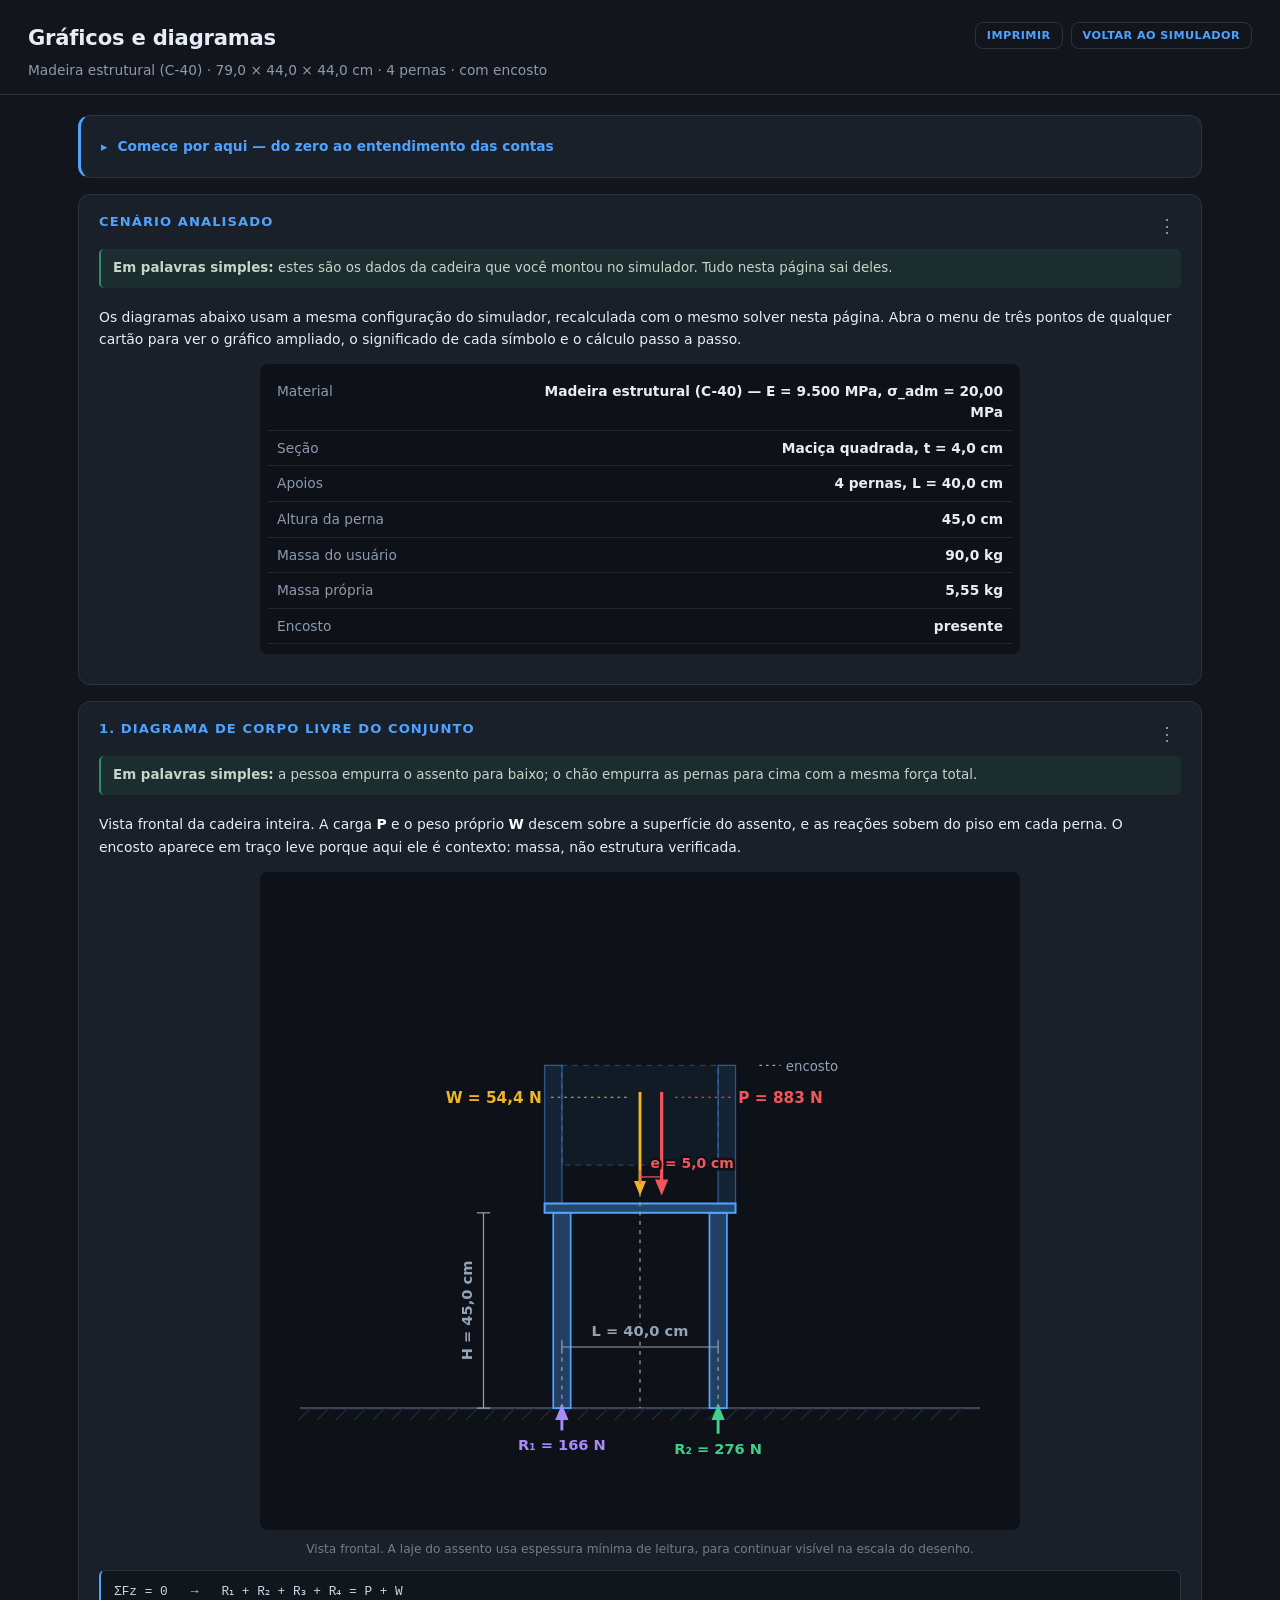
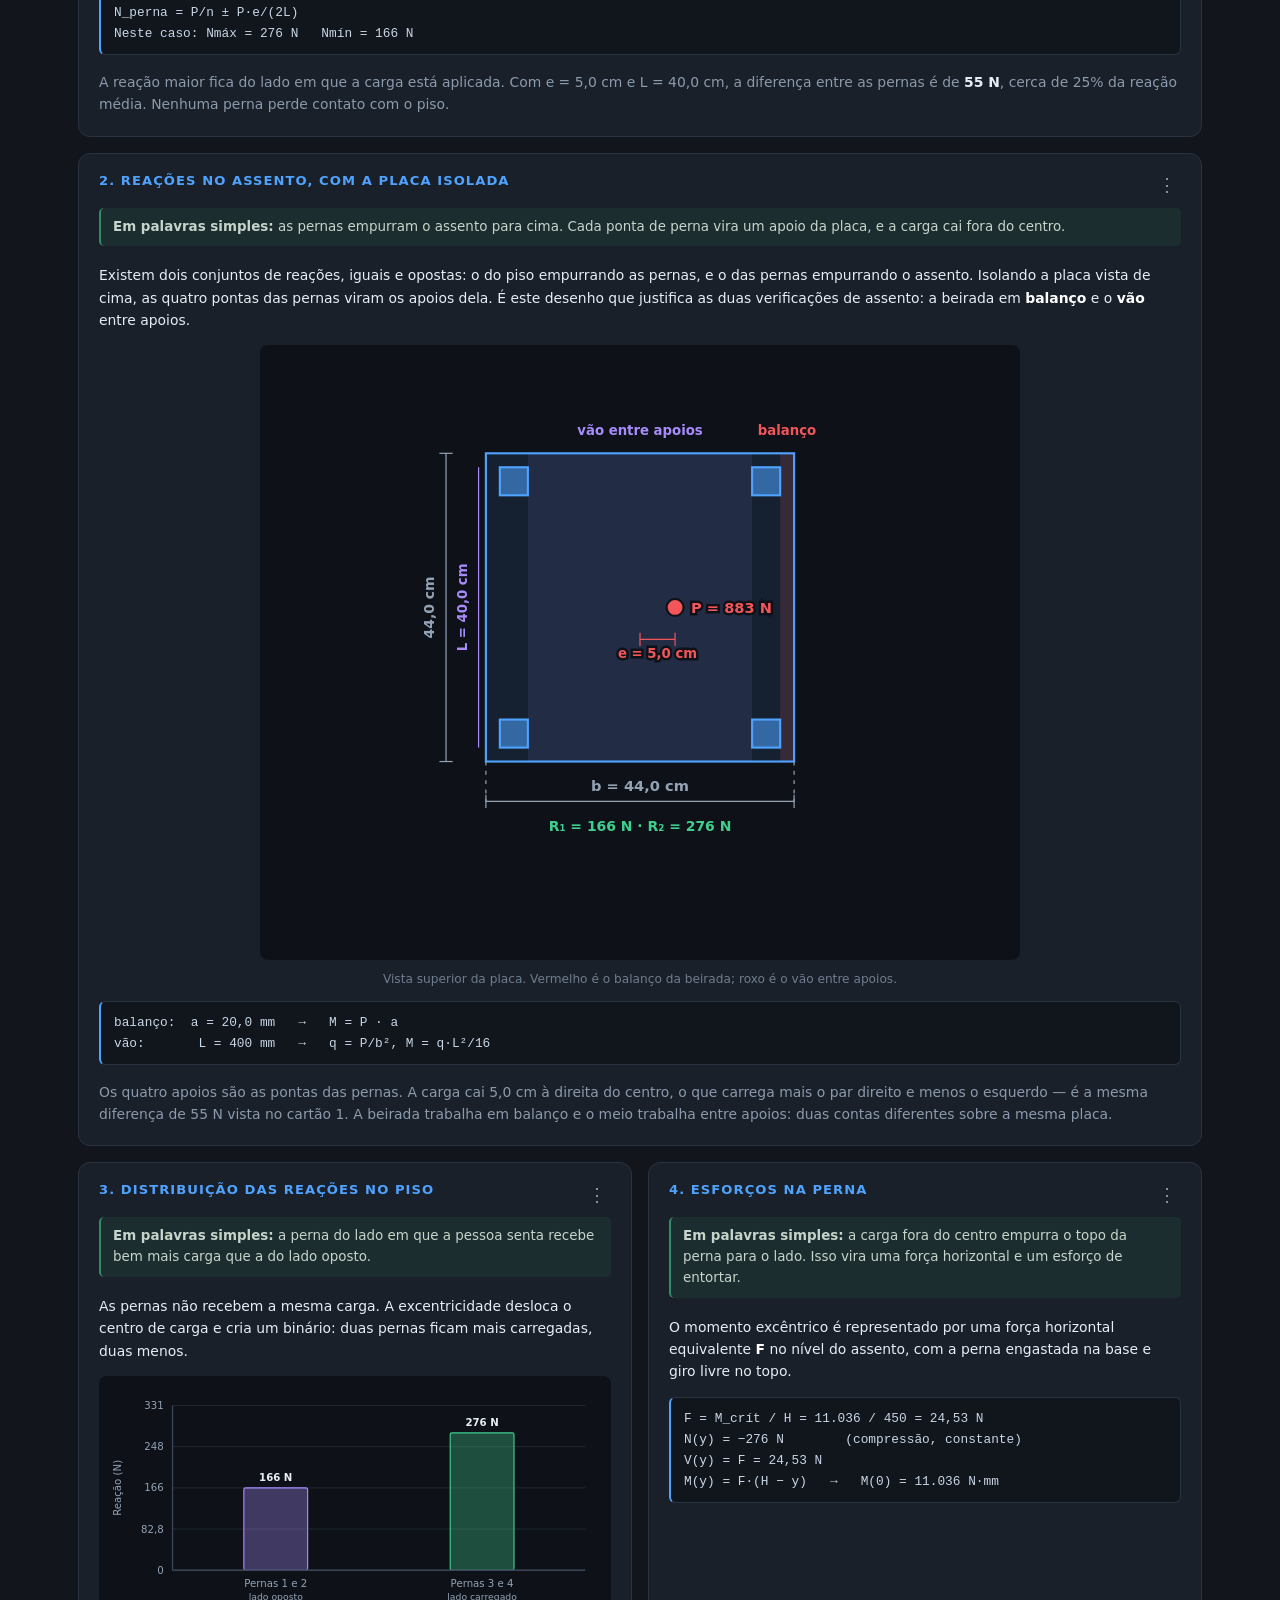
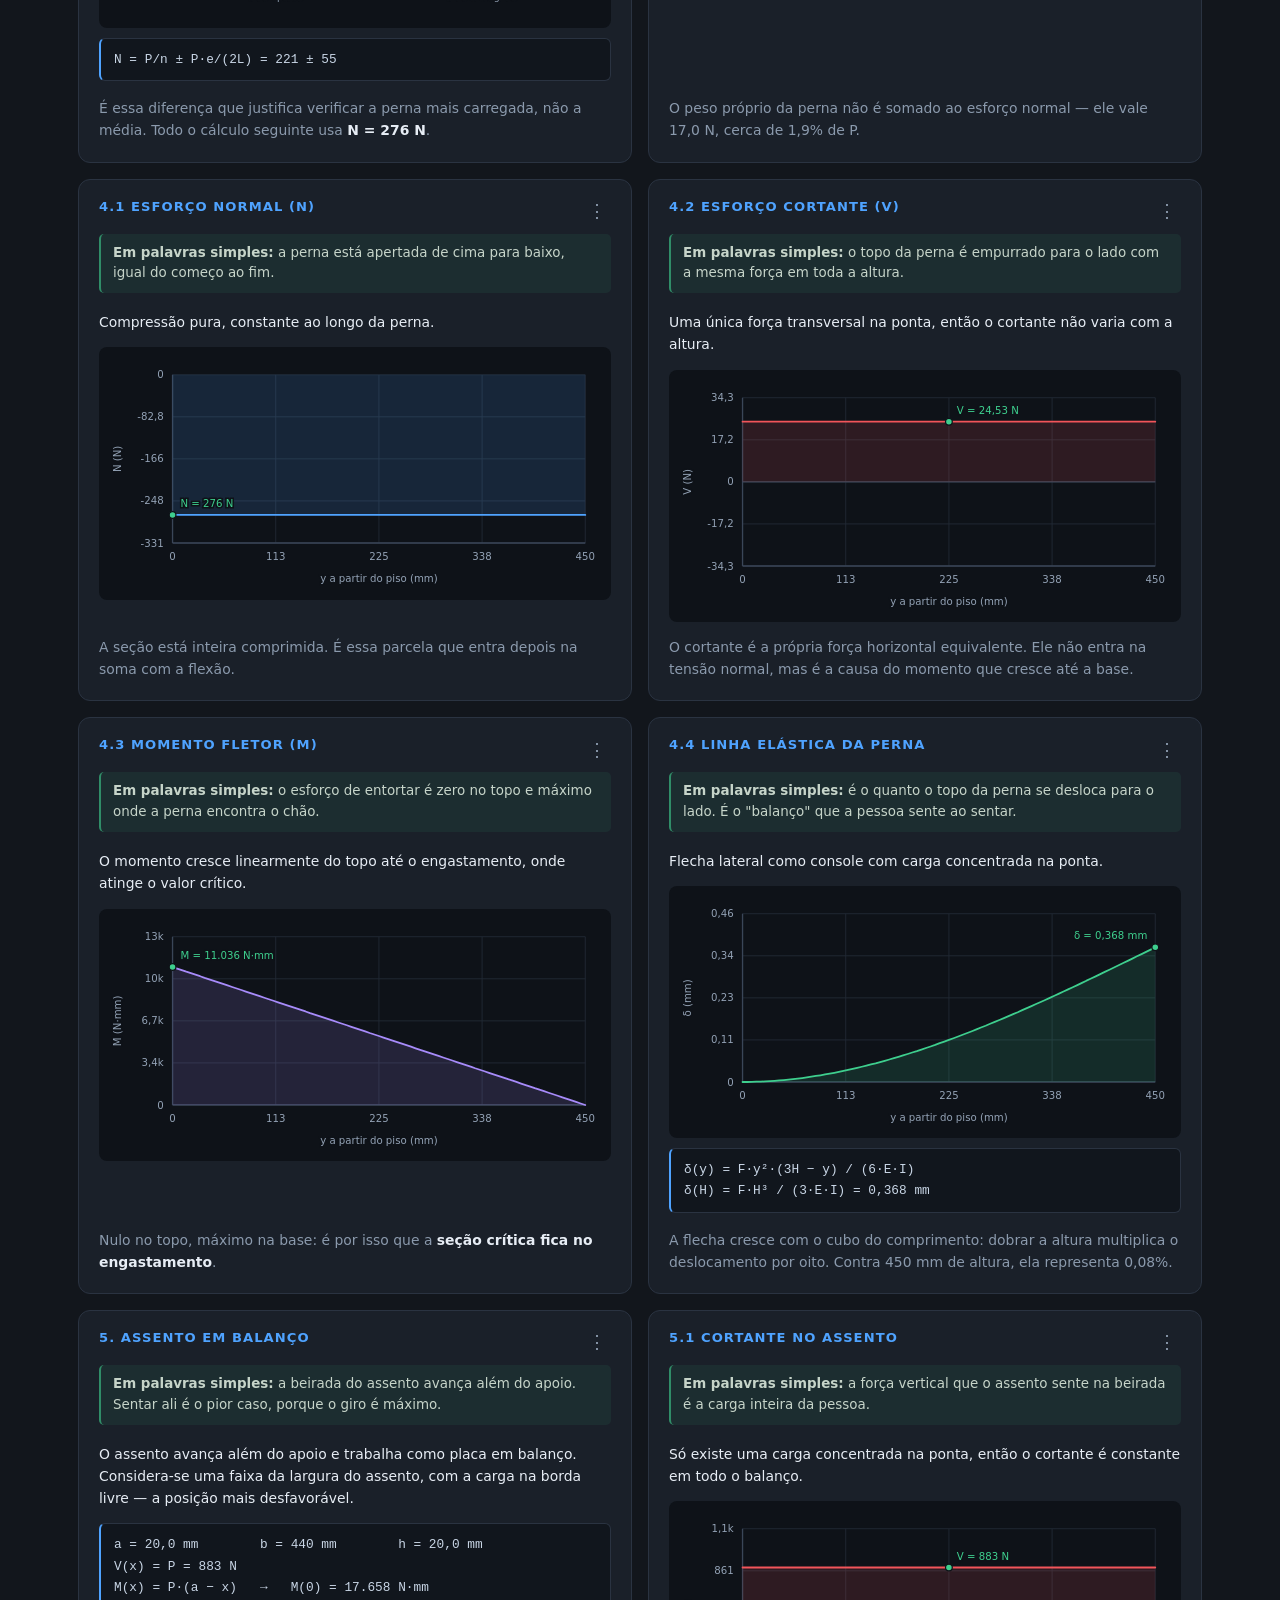
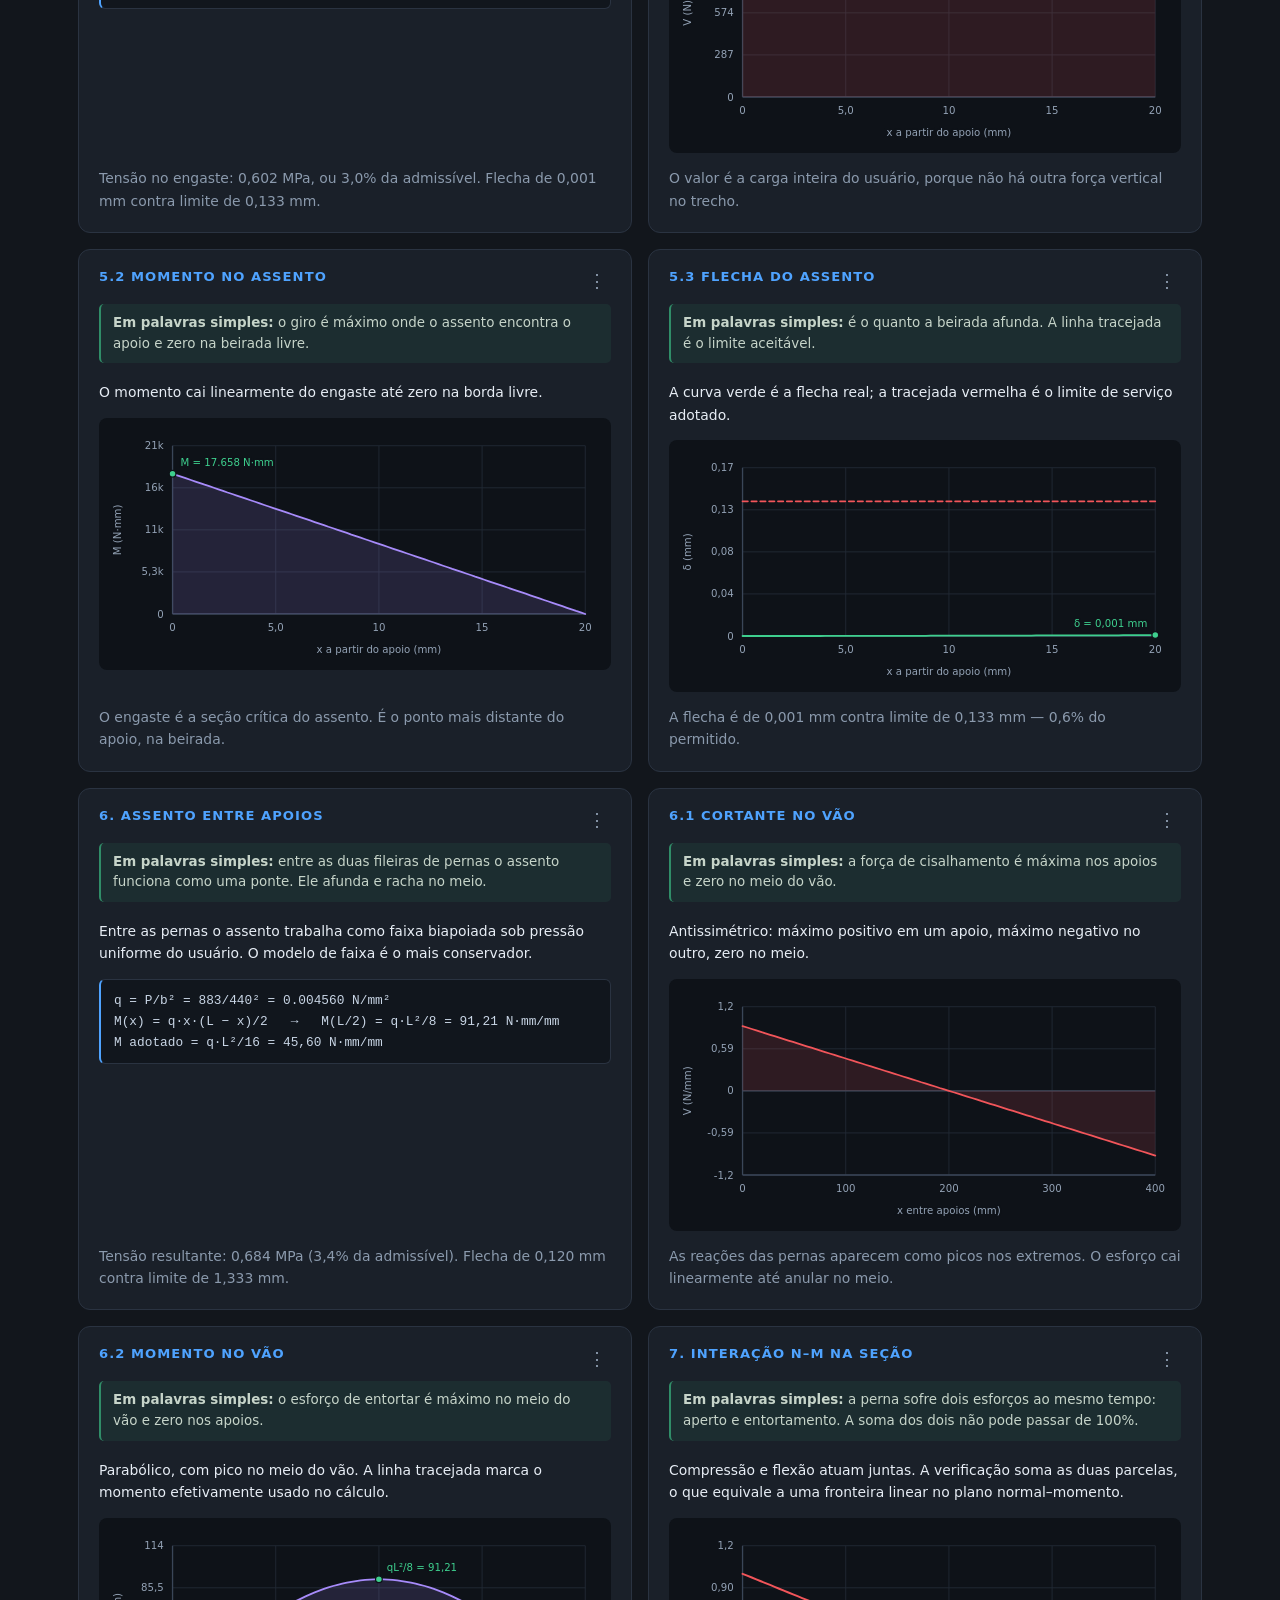
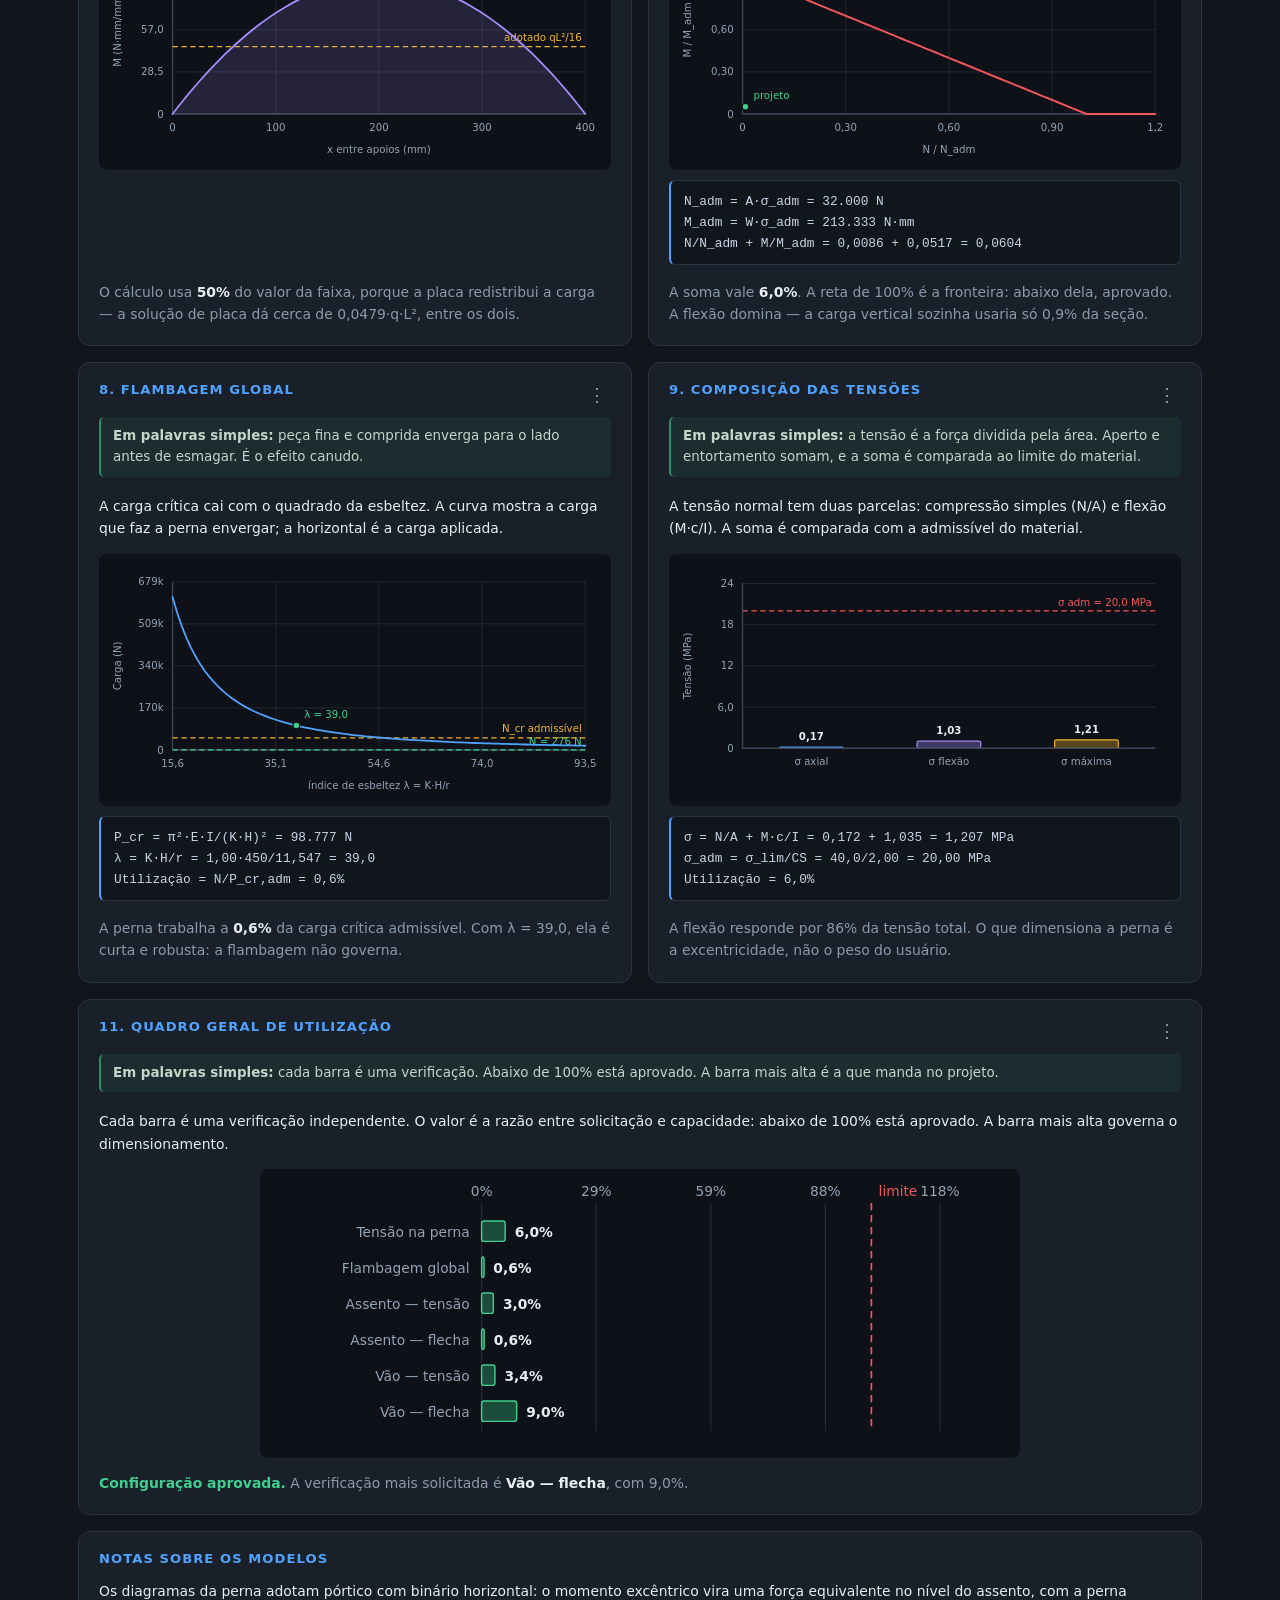
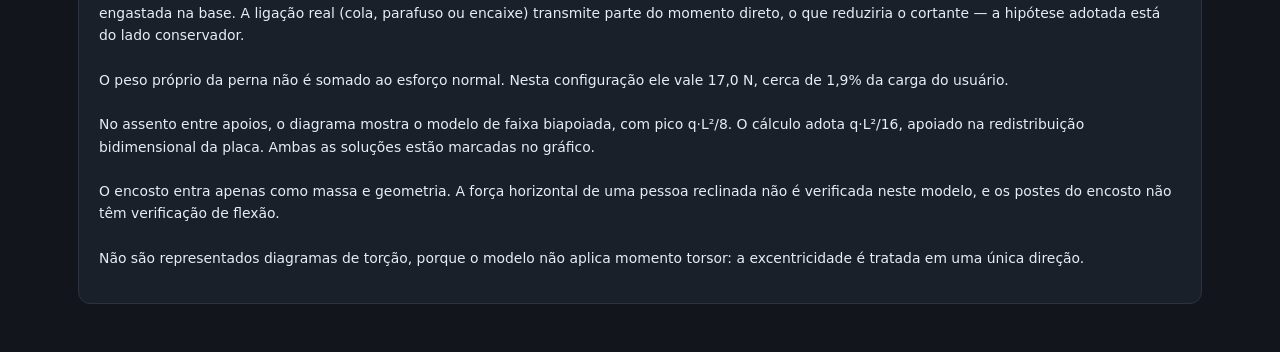
==== graficos.html @ efeaad06 "feat: DCL com geometria real, assento isolado e trilha para leigos" ====
<!DOCTYPE html>
<html lang="pt-BR">
<head>
  <meta charset="UTF-8">
  <meta name="viewport" content="width=device-width, initial-scale=1.0">
  <title>Apyca — Gráficos e diagramas</title>
  <link rel="stylesheet" href="css/style.css">
  <link rel="stylesheet" href="css/graficos.css">
</head>
<body class="pagina-graficos">

  <header class="graf-topo">
    <div>
      <h1>Gráficos e diagramas</h1>
      <p id="graf-sub" class="graf-sub"></p>
    </div>
    <div class="graf-acoes">
      <button type="button" class="botao botao--secundario botao--mini" id="graf-imprimir">Imprimir</button>
      <button type="button" class="botao botao--secundario botao--mini" id="graf-voltar">Voltar ao simulador</button>
    </div>
  </header>

  <main id="graf-conteudo" class="graf-conteudo"></main>

  <dialog id="graf-modal" class="graf-modal">
    <div class="graf-modal__barra">
      <strong id="graf-modal-titulo">Tema</strong>
      <button type="button" class="botao botao--secundario botao--mini" id="graf-modal-fechar">Fechar</button>
    </div>
    <div class="graf-modal__corpo" id="graf-modal-corpo"></div>
  </dialog>

  <div id="erro-global"></div>

  <script>
  (function(){
    var box = document.getElementById('erro-global');
    function show(m){ box.style.display='block'; box.textContent += m + '\n'; }
    window.addEventListener('error', function(e){
      show('ERRO: ' + (e.message || 'falha de carregamento') +
        (e.filename ? '\n  em ' + e.filename + ':' + e.lineno : ''));
    }, true);
    window.addEventListener('unhandledrejection', function(e){
      show('PROMISE: ' + (e.reason && e.reason.message ? e.reason.message : e.reason));
    });
  })();
  </script>

  <script type="module" src="js/graficos.js"></script>
</body>
</html>
---- css/style.css ----
:root{
  --fundo:#12161c; --painel:#1a2029; --borda:#2a3341; --texto:#e7edf5;
  --fraco:#8b9aad; --acento:#4fa3ff; --ok:#3ecf8e; --erro:#f2555a;
}
*{box-sizing:border-box}

/* ---------- Janela travada ----------
 * body ocupa exatamente a altura da viewport e nao rola. Cada painel
 * administra o proprio conteudo; o palco encolhe para caber.
 * A excecao fica no media query do fim, onde volta o fluxo normal. */
body{
  margin:0;
  background:var(--fundo);
  color:var(--texto);
  font-family:system-ui,-apple-system,"Segoe UI",Roboto,sans-serif;
  line-height:1.5;
  height:100vh;
  height:100dvh;
  overflow:hidden;
}

.layout{
  display:grid;
  grid-template-columns:280px 1fr 380px;
  gap:16px;
  padding:12px 24px;
  height:100%;
  align-items:stretch;
}

.painel{
  background:var(--painel);
  border:1px solid var(--borda);
  border-radius:12px;
  padding:16px;
  display:flex;
  flex-direction:column;
  min-height:0;
}
.painel h2{
  margin:0 0 14px;
  font-size:.75rem;
  text-transform:uppercase;
  letter-spacing:.09em;
  color:var(--fraco);
  font-weight:600;
  flex:0 0 auto;
}

/* ---------- Coluna de entradas ---------- */
.painel--entradas{
  overflow-y:auto;
  scrollbar-width:thin;
  scrollbar-color:var(--borda) transparent;
}
.painel--entradas form{min-height:0}

/* ---------- Entradas compactas ----------
   Espaçamento reduzido para os oito campos, o botão e o menu caberem
   no painel sem rolagem em telas de 768 px de altura. */
.painel--entradas{padding:14px 16px}
.painel--entradas h2{margin:0 0 10px}

.campo{margin-bottom:7px}
.campo label{
  margin-bottom:3px;
  font-size:.76rem;
  line-height:1.25;
}
.campo input,
.campo select{
  padding:6px 9px;
  font-size:.88rem;
}

/* ---------- Coluna da vista ---------- */
.painel--vista{overflow:hidden}

.topo-vista{
  display:flex;
  align-items:flex-start;
  justify-content:space-between;
  gap:16px;
  margin-bottom:12px;
  flex:0 0 auto;
}
.topo-vista h2{margin:0}

/* Identidade a direita do titulo: sai de baixo do desenho, onde
   empurrava o subtitulo para fora da tela. */
.identidade{
  text-align:right;
  line-height:1.12;
  flex:0 0 auto;
}
.identidade__nome{
  display:block;
  font-size:1.08rem;
  font-weight:700;
  letter-spacing:-.02em;
}
.identidade__subtitulo{
  display:block;
  margin-top:3px;
  font-size:.65rem;
  color:var(--fraco);
  letter-spacing:.01em;
}

/* ---------- Palco ----------
 * flex:1 com min-height:0 e o SVG em position:absolute fazem o desenho
 * letterboxar no espaco que sobrar. Nunca estoura a altura. */
.palco{
  position:relative;
  flex:1 1 auto;
  min-height:0;
  display:flex;
  align-items:center;
  justify-content:center;
  background:#0e1218;
  border-radius:8px;
  border:2px solid transparent;
  overflow:hidden;
  transition:border-color .25s ease, box-shadow .25s ease;
}
.palco svg{
  position:absolute;
  inset:0;
  display:block;
  width:100%;
  height:100%;
}
.palco__vazio{
  margin:0;
  padding:0 24px;
  max-width:34ch;
  text-align:center;
  font-size:.8rem;
  color:var(--fraco);
}

.palco--seguro{
  border-color:rgba(62,207,142,.85);
  box-shadow:0 0 0 1px rgba(62,207,142,.3),
             0 0 26px rgba(62,207,142,.18) inset;
}
.palco--risco{
  border-color:rgba(242,85,90,.9);
  box-shadow:0 0 0 1px rgba(242,85,90,.3),
             0 0 26px rgba(242,85,90,.18) inset;
}

/* ---------- Legenda de dimensões ----------
   Fica fora do palco porque a animação redesenha só o SVG durante a ruína.
   flex:0 0 auto garante que ela nunca seja comprimida: quem cede altura é
   o palco, que tem flex:1. nowrap + ellipsis evita que ela quebre em duas
   linhas em coluna estreita, o que roubaria altura do desenho. */
.legenda{
  flex:0 0 auto;
  margin:6px 0 0;
  text-align:center;
  font-size:.74rem;
  line-height:1.3;
  color:var(--fraco);
  font-variant-numeric:tabular-nums;
  white-space:nowrap;
  overflow:hidden;
  text-overflow:ellipsis;
}

/* ---------- Situacao em linguagem simples ---------- */
.situacao{
  flex:0 0 auto;
  margin:10px 0 0;
  padding:9px 12px;
  border-radius:8px;
  font-size:.78rem;
  line-height:1.4;
  text-align:center;
}
.situacao[hidden]{display:none}
.situacao--ok{
  background:rgba(62,207,142,.12);
  border:1px solid rgba(62,207,142,.4);
  color:var(--ok);
}
.situacao--risco{
  background:rgba(242,85,90,.12);
  border:1px solid rgba(242,85,90,.4);
  color:var(--erro);
}
.situacao--aviso{
  background:rgba(79,163,255,.12);
  border:1px solid rgba(79,163,255,.4);
  color:var(--acento);
}

/* ---------- Coluna de resultados ---------- */
.painel--resultados{overflow:hidden}

.painel__cabecalho{
  display:flex;
  align-items:center;
  justify-content:space-between;
  gap:12px;
  margin-bottom:14px;
  flex:0 0 auto;
}
.painel__cabecalho h2{margin:0}

.resultado{
  flex:1 1 auto;
  min-height:0;
  overflow-y:auto;
  overflow-x:hidden;
  padding-right:8px;
  scrollbar-gutter:stable;
  scrollbar-width:thin;
  scrollbar-color:var(--borda) transparent;
}
.resultado::-webkit-scrollbar{width:8px}
.resultado::-webkit-scrollbar-track{background:transparent}
.resultado::-webkit-scrollbar-thumb{background:var(--borda);border-radius:999px}
.resultado::-webkit-scrollbar-thumb:hover{background:#3a4658}

/* ---------- Gavetas ---------- */
.gaveta{border-bottom:1px solid rgba(42,51,65,.7)}

.gaveta__cabecalho{
  width:100%;
  display:flex;
  align-items:center;
  justify-content:space-between;
  gap:12px;
  padding:10px 2px;
  background:none;
  border:none;
  color:var(--acento);
  font-family:inherit;
  font-size:.72rem;
  font-weight:600;
  text-transform:uppercase;
  letter-spacing:.07em;
  text-align:left;
  cursor:pointer;
}
.gaveta__cabecalho:hover{color:#7dbcff}
.gaveta__cabecalho:focus-visible{
  outline:2px solid var(--acento);
  outline-offset:3px;
  border-radius:6px;
}

.gaveta__seta{
  flex:0 0 auto;
  width:0;
  height:0;
  border-left:5px solid transparent;
  border-right:5px solid transparent;
  border-top:6px solid currentColor;
  transition:transform .22s ease;
}
.gaveta.is-aberta .gaveta__seta{transform:rotate(180deg)}

.gaveta__corpo{padding-bottom:8px}
.gaveta__corpo[hidden]{display:none}

/* ---------- Linhas e veredito ---------- */
.linha{
  display:flex;
  justify-content:space-between;
  gap:14px;
  padding:6px 0;
  border-bottom:1px solid rgba(42,51,65,.6);
  font-size:.85rem;
}
.linha:last-child{border-bottom:none}
.rotulo{color:var(--fraco)}
.valor{font-variant-numeric:tabular-nums;font-weight:600;text-align:right}

.veredito{
  margin-top:12px;
  padding:11px 13px;
  border-radius:8px;
  font-size:.85rem;
  font-weight:600;
}
.veredito--ok{
  background:rgba(62,207,142,.12);
  border:1px solid rgba(62,207,142,.4);
  color:var(--ok);
}
.veredito--erro{
  background:rgba(242,85,90,.12);
  border:1px solid rgba(242,85,90,.4);
  color:var(--erro);
}
.veredito ul{margin:8px 0 0;padding-left:18px;font-weight:400}

.aviso-painel{
  margin:0;
  font-size:.82rem;
  color:var(--fraco);
  line-height:1.5;
}

/* ---------- Entradas ---------- */
.campo{margin-bottom:12px}
.campo[hidden]{display:none}
.campo label{display:block;font-size:.8rem;color:var(--fraco);margin-bottom:4px}
.campo input,.campo select{
  width:100%;
  padding:8px 10px;
  background:#11161d;
  border:1px solid var(--borda);
  border-radius:7px;
  color:var(--texto);
  font-size:.92rem;
  font-family:inherit;
}
.campo input::placeholder{color:#5b6675}
.campo input:focus,.campo select:focus{outline:none;border-color:var(--acento)}

.botao{
  width:100%;
  padding:10px;
  margin-top:4px;
  background:var(--acento);
  color:#08121f;
  border:none;
  border-radius:8px;
  font-size:.92rem;
  font-weight:650;
  cursor:pointer;
  font-family:inherit;
}
.botao:hover{filter:brightness(1.08)}
.botao--secundario{background:transparent;color:var(--acento);border:1px solid var(--borda)}
.botao--secundario:hover{background:rgba(79,163,255,.1);filter:none}
.botao--mini{
  width:auto;
  padding:6px 11px;
  margin:0;
  font-size:.7rem;
  letter-spacing:.04em;
  text-transform:uppercase;
}
.botao--acao{
  letter-spacing:.05em;
  text-transform:uppercase;
  font-size:.8rem;
}

/* ---------- Joinhas flutuantes ---------- */
.joinhas{
  position:fixed;
  inset:0;
  z-index:80;
  pointer-events:none;
  overflow:hidden;
}
.joinha{
  position:absolute;
  bottom:-14vh;
  line-height:1;
  opacity:0;
  will-change:transform,opacity;
  filter:drop-shadow(0 3px 8px rgba(0,0,0,.45));
  animation:joinha-sobe var(--dur,2200ms) cubic-bezier(.22,.68,.32,1)
            var(--atraso,0ms) forwards;
}
@keyframes joinha-sobe{
  0%{
    opacity:0;
    transform:translate3d(0,0,0) scale(.55) rotate(0deg);
  }
  14%{opacity:1}
  68%{
    opacity:1;
    transform:translate3d(calc(var(--deriva,0px) * .55),-72vh,0)
              scale(1) rotate(calc(var(--giro,0deg) * .5));
  }
  100%{
    opacity:0;
    transform:translate3d(var(--deriva,0px),-118vh,0)
              scale(1.06) rotate(var(--giro,0deg));
  }
}
@media(prefers-reduced-motion: reduce){
  .joinha{animation:none;opacity:0}
}

/* ---------- Faixa de erro ---------- */
#erro-global{
  display:none;
  position:fixed;
  left:16px;
  right:16px;
  bottom:16px;
  z-index:90;
  padding:14px 16px;
  border-radius:8px;
  background:rgba(242,85,90,.14);
  border:1px solid rgba(242,85,90,.5);
  color:#ffd7d8;
  font-family:ui-monospace,monospace;
  font-size:.82rem;
  white-space:pre-wrap;
}

/* ---------- Diálogo do memorial ---------- */
dialog.memorial{
  width:min(880px,94vw);
  max-height:88vh;
  padding:0;
  border:1px solid var(--borda);
  border-radius:12px;
  background:#fff;
  color:#111;
}
dialog.memorial::backdrop{background:rgba(0,0,0,.62)}

.memorial__barra{
  position:sticky;
  top:0;
  z-index:2;
  display:flex;
  align-items:center;
  justify-content:space-between;
  gap:12px;
  padding:12px 20px;
  background:var(--painel);
  color:var(--texto);
  border-bottom:1px solid var(--borda);
}
.memorial__barra strong{
  font-size:.78rem;
  text-transform:uppercase;
  letter-spacing:.08em;
}
.memorial__acoes{display:flex;gap:8px}
.memorial__acoes .botao{padding:7px 13px;font-size:.8rem;margin:0;width:auto}

.memorial__conteudo{
  padding:30px 38px 42px;
  overflow-y:auto;
  max-height:calc(88vh - 57px);
  scrollbar-gutter:stable;
}

/* ---------- Documento do memorial ---------- */
.memorial__conteudo h1{font-size:1.35rem;margin:0 0 4px;letter-spacing:-.01em}
.memorial__conteudo .mem-sub{
  color:#5a6472;
  font-size:.85rem;
  margin:0 0 24px;
  padding-bottom:12px;
  border-bottom:1px solid #cfd6e0;
}

.mem-figura{margin:0 auto 26px;text-align:center;break-inside:avoid}
/* ---------- Prancha do desenho técnico ----------
   O viewBox tem proporção alta (quatro vistas empilhadas), então a prancha
   usa largura maior que a figura isométrica e ganha sua própria página na
   impressão. */
.mem-figura--tecnico{max-width:none}

.mem-figura__prancha{
  display:block;
  width:100%;
  max-width:580px;
  margin:0 auto;
  line-height:0;
}
.mem-figura__prancha svg{display:block;width:100%;height:auto}
.mem-figura__palco{
  display:block;
  width:100%;
  max-width:360px;
  margin:0 auto;
  padding:0;
  border:none;
  background:transparent;
  line-height:0;
}
.mem-figura__palco svg{display:block;width:100%;height:auto}
.mem-figura__legenda{
  margin:8px 0 0;
  font-size:.76rem;
  color:#4a5460;
  line-height:1.4;
  font-variant-numeric:tabular-nums;
}
.mem-figura__legenda strong{color:#2a3440}
.mem-figura__eixos{color:#6b7480;font-size:.71rem}

.mem-sec{margin:0 0 24px}
.mem-sec h2{
  font-size:.8rem;
  text-transform:uppercase;
  letter-spacing:.06em;
  color:#1a4f8f;
  margin:0 0 10px;
  padding-bottom:5px;
  border-bottom:1px solid #cfd6e0;
}

.mem-tab{width:100%;border-collapse:collapse;font-size:.79rem}
.mem-tab caption{
  caption-side:top;
  text-align:left;
  font-weight:600;
  font-size:.76rem;
  color:#3a4450;
  padding-bottom:5px;
}
.mem-tab th,.mem-tab td{
  padding:5px 8px;
  border-bottom:1px solid #e3e8ee;
  text-align:left;
  vertical-align:top;
}
.mem-tab th{font-weight:500;color:#2a3440}
.mem-tab thead th{
  font-size:.7rem;
  text-transform:uppercase;
  letter-spacing:.04em;
  color:#5a6472;
  border-bottom:1px solid #cfd6e0;
}
.mem-tab .num{
  text-align:right;
  font-variant-numeric:tabular-nums;
  white-space:nowrap;
  font-weight:600;
}
.mem-tab .form{font-family:ui-monospace,monospace;font-size:.74rem;color:#2a3440}
.mem-tab .subst{font-family:ui-monospace,monospace;font-size:.71rem;color:#5a6472}
.mem-tab .un{color:#6b7480;font-size:.71rem;font-weight:400}

.mem-parecer{padding:11px 15px;border-radius:8px;font-size:.84rem;font-weight:600;margin:0}
.mem-parecer--ok{background:#e8f8f0;border:1px solid #a8dfc4;color:#1c7a52}
.mem-parecer--erro{background:#fdecec;border:1px solid #f3b8b8;color:#a02222}
.mem-parecer ul{margin:7px 0 0;padding-left:18px;font-weight:400}

.mem-notas{font-size:.77rem;color:#4a5460;margin:0;padding-left:18px}
.mem-notas li{margin-bottom:6px}
.mem-alerta{
  padding:12px 14px;
  background:#fdecec;
  border:1px solid #f3b8b8;
  color:#a02222;
  border-radius:8px;
  font-size:.84rem;
}

/* ---------- Telas estreitas ou baixas: volta o fluxo normal ---------- */
@media(max-width:1180px),(max-height:640px){
  body{
    height:auto;
    overflow-y:auto;
    scrollbar-gutter:stable;
  }
  .layout{
    grid-template-columns:1fr;
    height:auto;
    padding:12px 16px 20px;
  }
  .painel--entradas{overflow:visible}
  .palco{min-height:clamp(240px,52vh,420px)}
  .painel--resultados{height:auto}
  .resultado{overflow:visible;max-height:none;padding-right:0;scrollbar-gutter:auto}
  .topo-vista{flex-direction:column;gap:6px}
  .identidade{text-align:left}
}

/* ---------- Barra de ações: Animar + menu ----------
   O hambúrguer fica ao lado do botão, na mesma linha. Antes ele ocupava
   uma linha inteira e encostava na base do botão, dando impressão de
   sobreposição. */
.acoes-entrada{
  display:flex;
  align-items:stretch;
  gap:8px;
  margin-top:10px;
  padding-top:10px;
  border-top:1px solid rgba(42,51,65,.7);
  flex:0 0 auto;
}

.acoes-entrada .botao{
  width:auto;
  flex:1 1 auto;
  margin:0;
  padding:9px 12px;
}

.menu-lateral__botao{
  flex:0 0 auto;
  width:40px;
  display:flex;
  align-items:center;
  justify-content:center;
  padding:0;
  background:transparent;
  border:1px solid var(--borda);
  border-radius:8px;
  color:var(--fraco);
  cursor:pointer;
  transition:border-color .18s ease, color .18s ease;
}
.menu-lateral__botao:hover{
  border-color:var(--acento);
  color:var(--texto);
}
.menu-lateral__botao:focus-visible{
  outline:2px solid var(--acento);
  outline-offset:2px;
}

.menu-lateral__icone{
  display:flex;
  flex-direction:column;
  gap:3px;
}
.menu-lateral__icone i{
  display:block;
  width:14px;
  height:2px;
  background:currentColor;
  border-radius:1px;
  transition:transform .2s ease, opacity .2s ease;
}
.menu-lateral__botao[aria-expanded="true"] .menu-lateral__icone i:nth-child(1){
  transform:translateY(5px) rotate(45deg);
}
.menu-lateral__botao[aria-expanded="true"] .menu-lateral__icone i:nth-child(2){
  opacity:0;
}
.menu-lateral__botao[aria-expanded="true"] .menu-lateral__icone i:nth-child(3){
  transform:translateY(-5px) rotate(-45deg);
}

.menu-lateral__painel{
  margin-top:8px;
  padding:4px;
  background:#11161d;
  border:1px solid var(--borda);
  border-radius:8px;
  flex:0 0 auto;
}
.menu-lateral__painel[hidden]{display:none}

.menu-lateral__item{
  width:100%;
  display:flex;
  align-items:center;
  justify-content:space-between;
  gap:10px;
  padding:9px 10px;
  background:transparent;
  border:none;
  border-radius:6px;
  color:var(--acento);
  font-family:inherit;
  font-size:.82rem;
  font-weight:600;
  text-align:left;
  cursor:pointer;
}
.menu-lateral__item:hover{background:rgba(79,163,255,.12)}
.menu-lateral__item:focus-visible{
  outline:2px solid var(--acento);
  outline-offset:-2px;
}

.menu-lateral__dica{
  font-size:.66rem;
  font-weight:400;
  color:var(--fraco);
  text-transform:uppercase;
  letter-spacing:.04em;
}

/* ---------- Impressão ---------- */
@media print{
  @page{size:A4;margin:18mm}

  body{background:#fff;color:#000;height:auto;overflow:visible}
  body > *:not(dialog.memorial){display:none !important}

  .joinhas{display:none !important}

  dialog.memorial{
    position:static;
    width:auto;
    max-width:none;
    max-height:none;
    margin:0;
    padding:0;
    border:none;
    border-radius:0;
    box-shadow:none;
    background:#fff;
    color:#000;
  }
  dialog.memorial::backdrop{display:none}

  .memorial__barra{display:none !important}
  .memorial__conteudo{max-height:none;overflow:visible;padding:0;scrollbar-gutter:auto}

  .mem-figura__palco{max-width:76mm}
  .mem-figura__prancha{max-width:150mm}
  .mem-sec{break-inside:avoid}
  .mem-tab{font-size:.75rem}
  .mem-tab thead{display:table-header-group}
}
---- css/graficos.css ----
body.pagina-graficos{
  height:auto; min-height:100vh; overflow-y:auto; scrollbar-gutter:stable;
}

.graf-topo{
  display:flex; align-items:flex-start; justify-content:space-between;
  gap:20px; flex-wrap:wrap; padding:22px 28px 14px;
  border-bottom:1px solid var(--borda);
}
.graf-topo h1{margin:0; font-size:1.32rem; letter-spacing:-.01em}
.graf-sub{margin:6px 0 0; font-size:.86rem; color:var(--fraco); font-variant-numeric:tabular-nums}
.graf-acoes{display:flex; gap:8px}

.graf-conteudo{
  display:grid; grid-template-columns:repeat(auto-fill,minmax(400px,1fr));
  gap:16px; max-width:1180px; margin:0 auto; padding:20px 28px 48px;
  align-items:stretch;
}
@media(max-width:900px){
  .graf-conteudo{grid-template-columns:1fr; padding:16px 16px 36px}
  .graf-topo{padding:16px 16px 12px}
}

/* Trilha para leigos — recolhida por padrão */
.graf-intro{
  grid-column:1 / -1; background:var(--painel);
  border:1px solid var(--borda); border-left:3px solid var(--acento);
  border-radius:12px; padding:6px 20px;
}
.graf-intro[open]{padding-bottom:20px}
.graf-intro summary{
  padding:14px 0; font-size:.86rem; font-weight:600; color:var(--acento);
  cursor:pointer; list-style:none; display:flex; align-items:center; gap:10px;
}
.graf-intro summary::-webkit-details-marker{display:none}
.graf-intro summary::before{content:"▸"; font-size:.8rem; transition:transform .18s}
.graf-intro[open] summary::before{transform:rotate(90deg)}
.graf-intro summary:focus-visible{outline:2px solid var(--acento); outline-offset:3px; border-radius:6px}

.graf-intro__lead{margin:0 0 16px; font-size:.87rem; line-height:1.6; color:var(--fraco)}
.graf-intro__lista{
  margin:0; padding:0; list-style:none; counter-reset:passo;
  display:grid; grid-template-columns:repeat(auto-fill,minmax(330px,1fr)); gap:14px;
}
@media(max-width:760px){ .graf-intro__lista{grid-template-columns:1fr} }
.graf-intro__lista li{
  counter-increment:passo; position:relative;
  padding:12px 14px 14px 44px; background:#11161d;
  border:1px solid var(--borda); border-radius:8px;
}
.graf-intro__lista li::before{
  content:counter(passo); position:absolute; left:13px; top:12px;
  width:22px; height:22px; display:flex; align-items:center; justify-content:center;
  background:rgba(79,163,255,.14); border:1px solid rgba(79,163,255,.4);
  border-radius:50%; font-size:.7rem; font-weight:700; color:var(--acento);
}
.graf-intro__tit{display:block; font-size:.86rem; font-weight:700; color:var(--texto); margin-bottom:6px; line-height:1.35}
.graf-intro__ideia{margin:0 0 6px; font-size:.82rem; line-height:1.55; color:var(--texto)}
.graf-intro__analogia{margin:0 0 6px; font-size:.8rem; line-height:1.5; color:var(--fraco)}
.graf-intro__analogia strong{color:#b9c6d8}
.graf-intro__onde{margin:0 0 8px; font-size:.72rem; text-transform:uppercase; letter-spacing:.04em; color:#6f7d90}
.graf-intro__lista code{
  display:block; padding:6px 9px; background:#0e1218; border-radius:5px;
  font-family:ui-monospace,SFMono-Regular,Menlo,monospace;
  font-size:.75rem; color:#8fd0a8; overflow-x:auto;
}

/* Cartões */
.graf-card{
  position:relative; background:var(--painel); border:1px solid var(--borda);
  border-radius:12px; padding:18px 20px 20px; min-width:0;
  display:flex; flex-direction:column;
}
.graf-card--largo{grid-column:1 / -1}
.graf-card__topo{display:flex; align-items:flex-start; justify-content:space-between; gap:10px; margin-bottom:6px}
.graf-card h2{margin:0; font-size:.82rem; text-transform:uppercase; letter-spacing:.08em;
  color:var(--acento); font-weight:600; line-height:1.35}

.graf-simples{
  margin:2px 0 12px; padding:9px 12px;
  background:rgba(62,207,142,.08); border-left:2px solid rgba(62,207,142,.6);
  border-radius:5px; font-size:.84rem; line-height:1.55; color:#c6d4c9;
}
.graf-simples strong{color:var(--verde)}

/* Menu de três pontos */
.graf-menu{position:relative; flex:0 0 auto}
.graf-menu__botao{
  width:28px; height:28px; display:flex; align-items:center; justify-content:center;
  padding:0; background:transparent; border:1px solid transparent; border-radius:6px;
  color:var(--fraco); font-size:1.1rem; line-height:1; cursor:pointer;
  transition:border-color .18s, color .18s, background .18s;
}
.graf-menu__botao:hover{background:#11161d; border-color:var(--borda); color:var(--texto)}
.graf-menu__botao[aria-expanded="true"]{background:#11161d; border-color:var(--acento); color:var(--acento)}
.graf-menu__botao:focus-visible{outline:2px solid var(--acento); outline-offset:2px}
.graf-menu__lista{
  position:absolute; right:0; top:calc(100% + 4px); z-index:20; min-width:176px;
  padding:4px; background:#11161d; border:1px solid var(--borda);
  border-radius:8px; box-shadow:0 12px 28px rgba(0,0,0,.45);
}
.graf-menu__lista[hidden]{display:none}
.graf-menu__item{
  width:100%; display:block; padding:8px 10px; background:transparent;
  border:none; border-radius:6px; color:var(--acento); font-family:inherit;
  font-size:.82rem; font-weight:600; text-align:left; cursor:pointer; white-space:nowrap;
}
.graf-menu__item:hover{background:rgba(79,163,255,.12)}

.graf-cenario{margin:6px 0 14px; font-size:.87rem; line-height:1.6; color:var(--texto)}
.graf-cenario strong{color:#fff}

.graf-figura{margin:0 0 10px; background:#0e1218; border-radius:8px; padding:10px 8px; overflow:hidden}
.graf-figura svg{display:block; width:100%; height:auto}
.graf-card--largo .graf-figura{max-width:760px; margin-left:auto; margin-right:auto; width:100%}

.graf-nota-figura{margin:0 0 12px; font-size:.76rem; line-height:1.5; color:#6f7d90; text-align:center}

.graf-formula{
  margin:0 0 12px; padding:10px 13px; background:#11161d;
  border:1px solid var(--borda); border-left:2px solid var(--acento);
  border-radius:6px; font-family:ui-monospace,SFMono-Regular,Menlo,monospace;
  font-size:.8rem; line-height:1.65; color:#c9d6e6; white-space:pre-wrap; overflow-x:auto;
}

.graf-leitura{margin:auto 0 0; padding-top:4px; font-size:.87rem; line-height:1.6; color:var(--fraco)}
.graf-leitura strong{color:var(--texto)}
.graf-ok{color:var(--ok); font-weight:600}
.graf-ruim{color:var(--erro); font-weight:600}

.graf-tabela{width:100%; border-collapse:collapse; font-size:.86rem}
.graf-tabela th,.graf-tabela td{padding:7px 9px; border-bottom:1px solid rgba(42,51,65,.7); text-align:left; vertical-align:top}
.graf-tabela th{color:var(--fraco); font-weight:500; white-space:nowrap; width:34%}
.graf-tabela td{text-align:right; font-variant-numeric:tabular-nums; font-weight:600}

/* Modal */
dialog.graf-modal{
  width:min(940px,94vw); max-height:88vh; padding:0;
  border:1px solid var(--borda); border-radius:12px;
  background:var(--painel); color:var(--texto);
}
dialog.graf-modal::backdrop{background:rgba(0,0,0,.68)}
.graf-modal__barra{
  position:sticky; top:0; z-index:2; display:flex; align-items:center;
  justify-content:space-between; gap:14px; padding:14px 22px;
  background:#11161d; border-bottom:1px solid var(--borda);
}
.graf-modal__barra strong{font-size:.8rem; text-transform:uppercase; letter-spacing:.08em; color:var(--acento)}
.graf-modal__corpo{padding:20px 22px 28px; overflow-y:auto; max-height:calc(88vh - 62px); scrollbar-gutter:stable}
.graf-modal__sub{margin:22px 0 8px; font-size:.74rem; text-transform:uppercase;
  letter-spacing:.07em; color:var(--fraco); font-weight:600}
.graf-figura--ampla{max-width:100%; padding:14px 10px}

.graf-simbolos{width:100%; border-collapse:collapse; font-size:.82rem}
.graf-simbolos thead th{padding:6px 8px; text-align:left; font-size:.68rem;
  text-transform:uppercase; letter-spacing:.05em; color:var(--fraco);
  font-weight:600; border-bottom:1px solid var(--borda)}
.graf-simbolos td{padding:6px 8px; border-bottom:1px solid rgba(42,51,65,.6);
  vertical-align:top; line-height:1.45}
.graf-simbolos .sim{font-family:ui-monospace,SFMono-Regular,Menlo,monospace;
  color:var(--acento); font-weight:600; white-space:nowrap}
.graf-simbolos .conc{color:var(--fraco)}
.graf-simbolos .val{text-align:right; font-variant-numeric:tabular-nums; font-weight:600; white-space:nowrap}

.graf-passos{margin:0; padding:0; list-style:none; counter-reset:passo}
.graf-passos li{counter-increment:passo; position:relative;
  padding:10px 0 12px 34px; border-bottom:1px solid rgba(42,51,65,.6)}
.graf-passos li:last-child{border-bottom:none}
.graf-passos li::before{
  content:counter(passo); position:absolute; left:0; top:10px;
  width:22px; height:22px; display:flex; align-items:center; justify-content:center;
  background:rgba(79,163,255,.14); border:1px solid rgba(79,163,255,.4);
  border-radius:50%; font-size:.7rem; font-weight:700; color:var(--acento);
}
.graf-passos .tit{display:block; font-size:.86rem; font-weight:600; color:var(--texto); margin-bottom:4px}
.graf-passos code{display:block; font-family:ui-monospace,SFMono-Regular,Menlo,monospace;
  font-size:.79rem; color:#c9d6e6; line-height:1.55}
.graf-passos code.sub{color:var(--fraco); font-size:.76rem}
.graf-passos .res{display:block; margin-top:4px;
  font-family:ui-monospace,SFMono-Regular,Menlo,monospace;
  font-size:.8rem; font-weight:600; color:var(--verde)}

.graf-erro{max-width:640px; margin:40px auto; padding:20px 22px;
  background:rgba(242,85,90,.12); border:1px solid rgba(242,85,90,.45);
  border-radius:10px; font-size:.9rem; line-height:1.6}
.graf-erro strong{display:block; margin-bottom:8px; color:var(--erro)}

@media print{
  @page{size:A4 portrait; margin:14mm}
  body.pagina-graficos{background:#fff; color:#000; height:auto}
  .graf-topo{display:none}
  .graf-conteudo{display:block; max-width:none; padding:0}
  .graf-card{background:#fff; border:1px solid #bbb; border-radius:0;
    margin-bottom:8mm; break-inside:avoid; padding:5mm}
  .graf-card h2{color:#1a4f8f}
  .graf-menu{display:none}
  .graf-intro{display:none}
  .graf-figura{background:#fff; max-width:none !important}
  .graf-formula{background:#f5f7fa; color:#222; border-left-color:#1a4f8f}
  .graf-leitura,.graf-cenario,.graf-simples,.graf-tabela td,.graf-tabela th{color:#222}
  .graf-simples{background:#f2f8f4; border-left-color:#1c7a52}
}
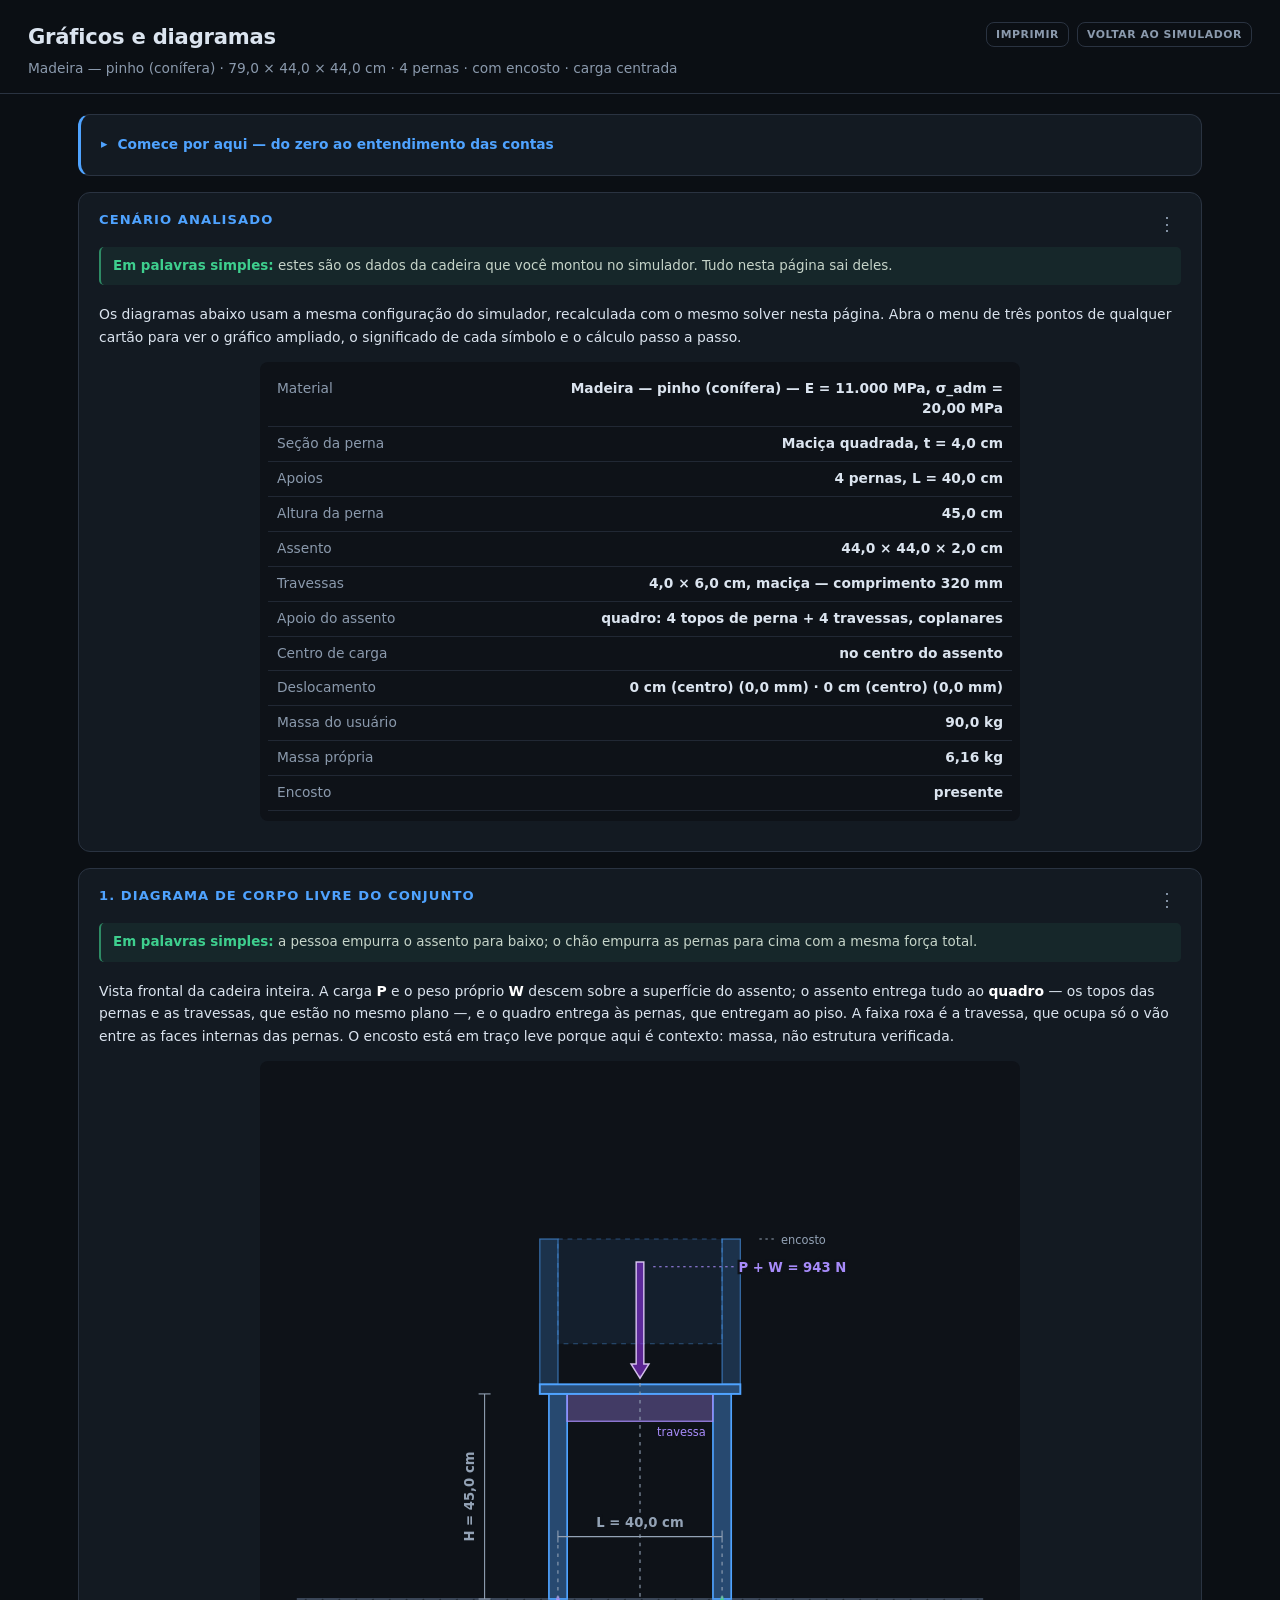
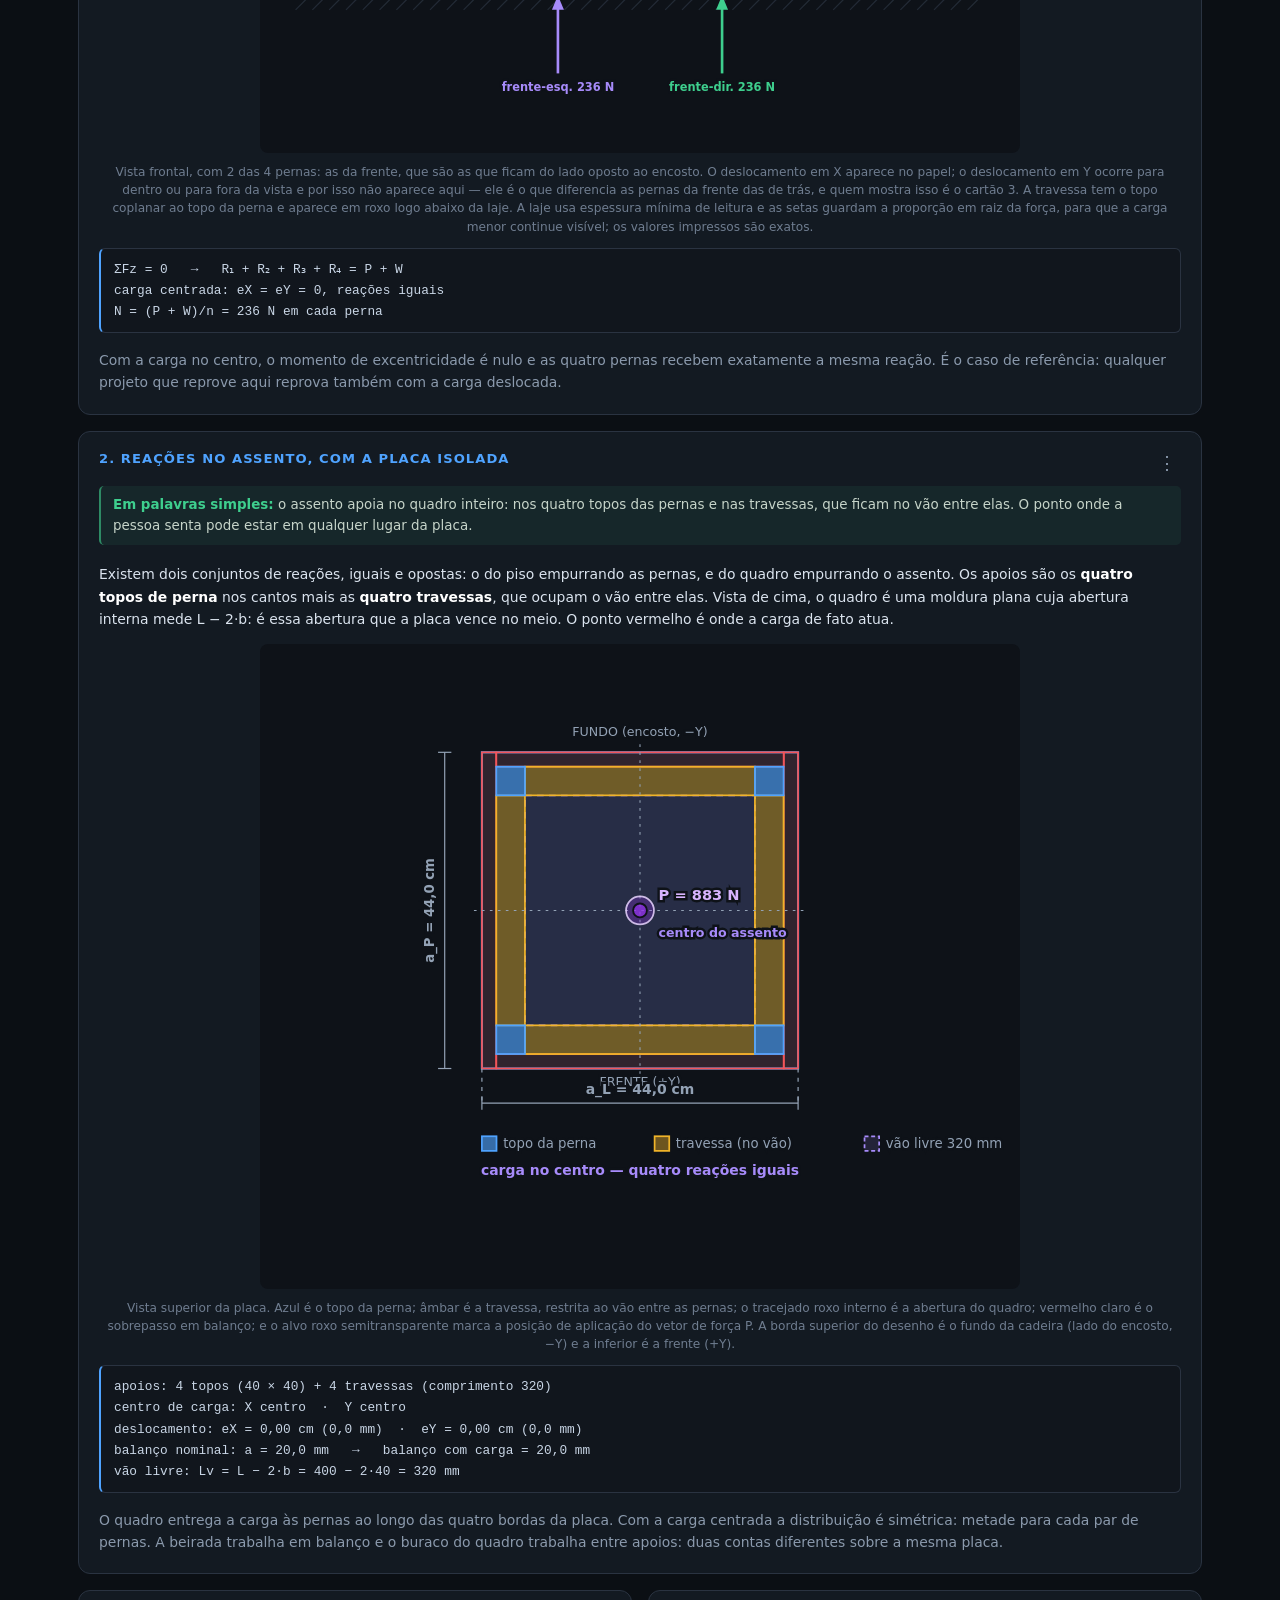
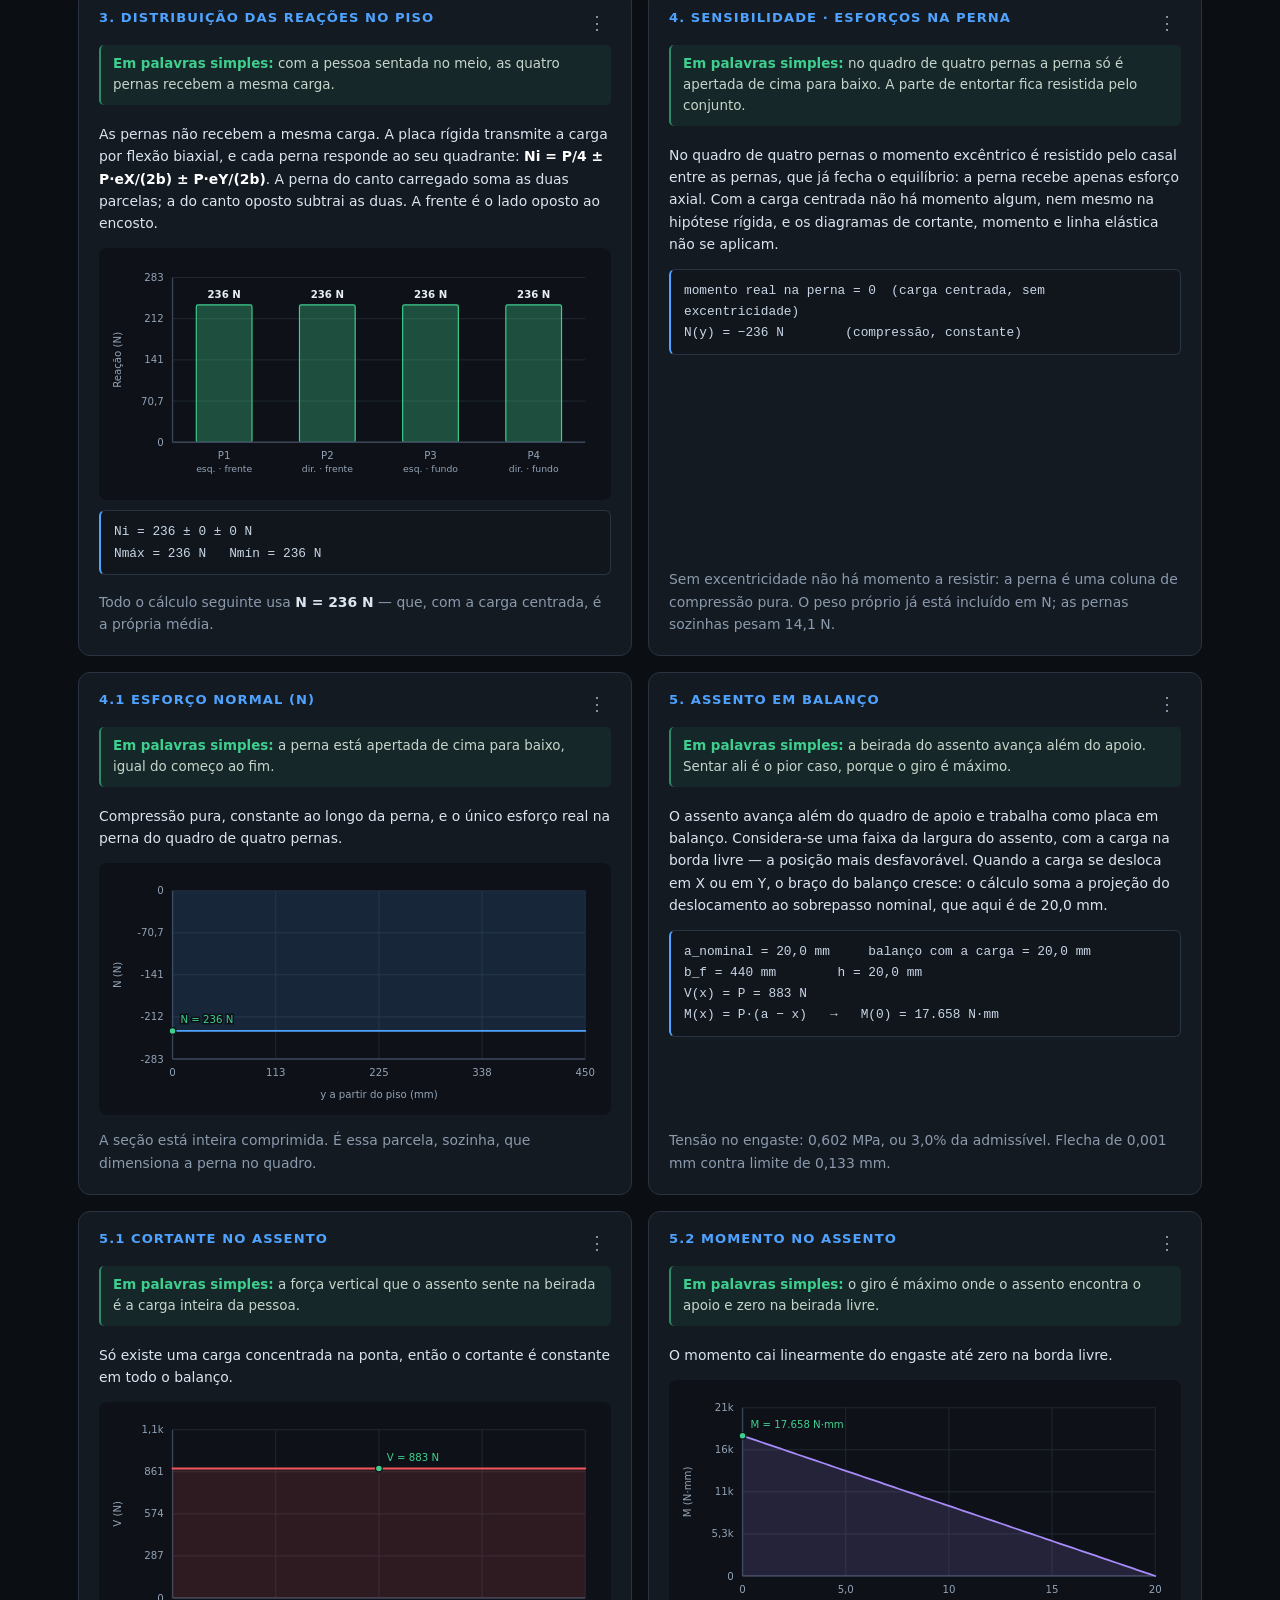
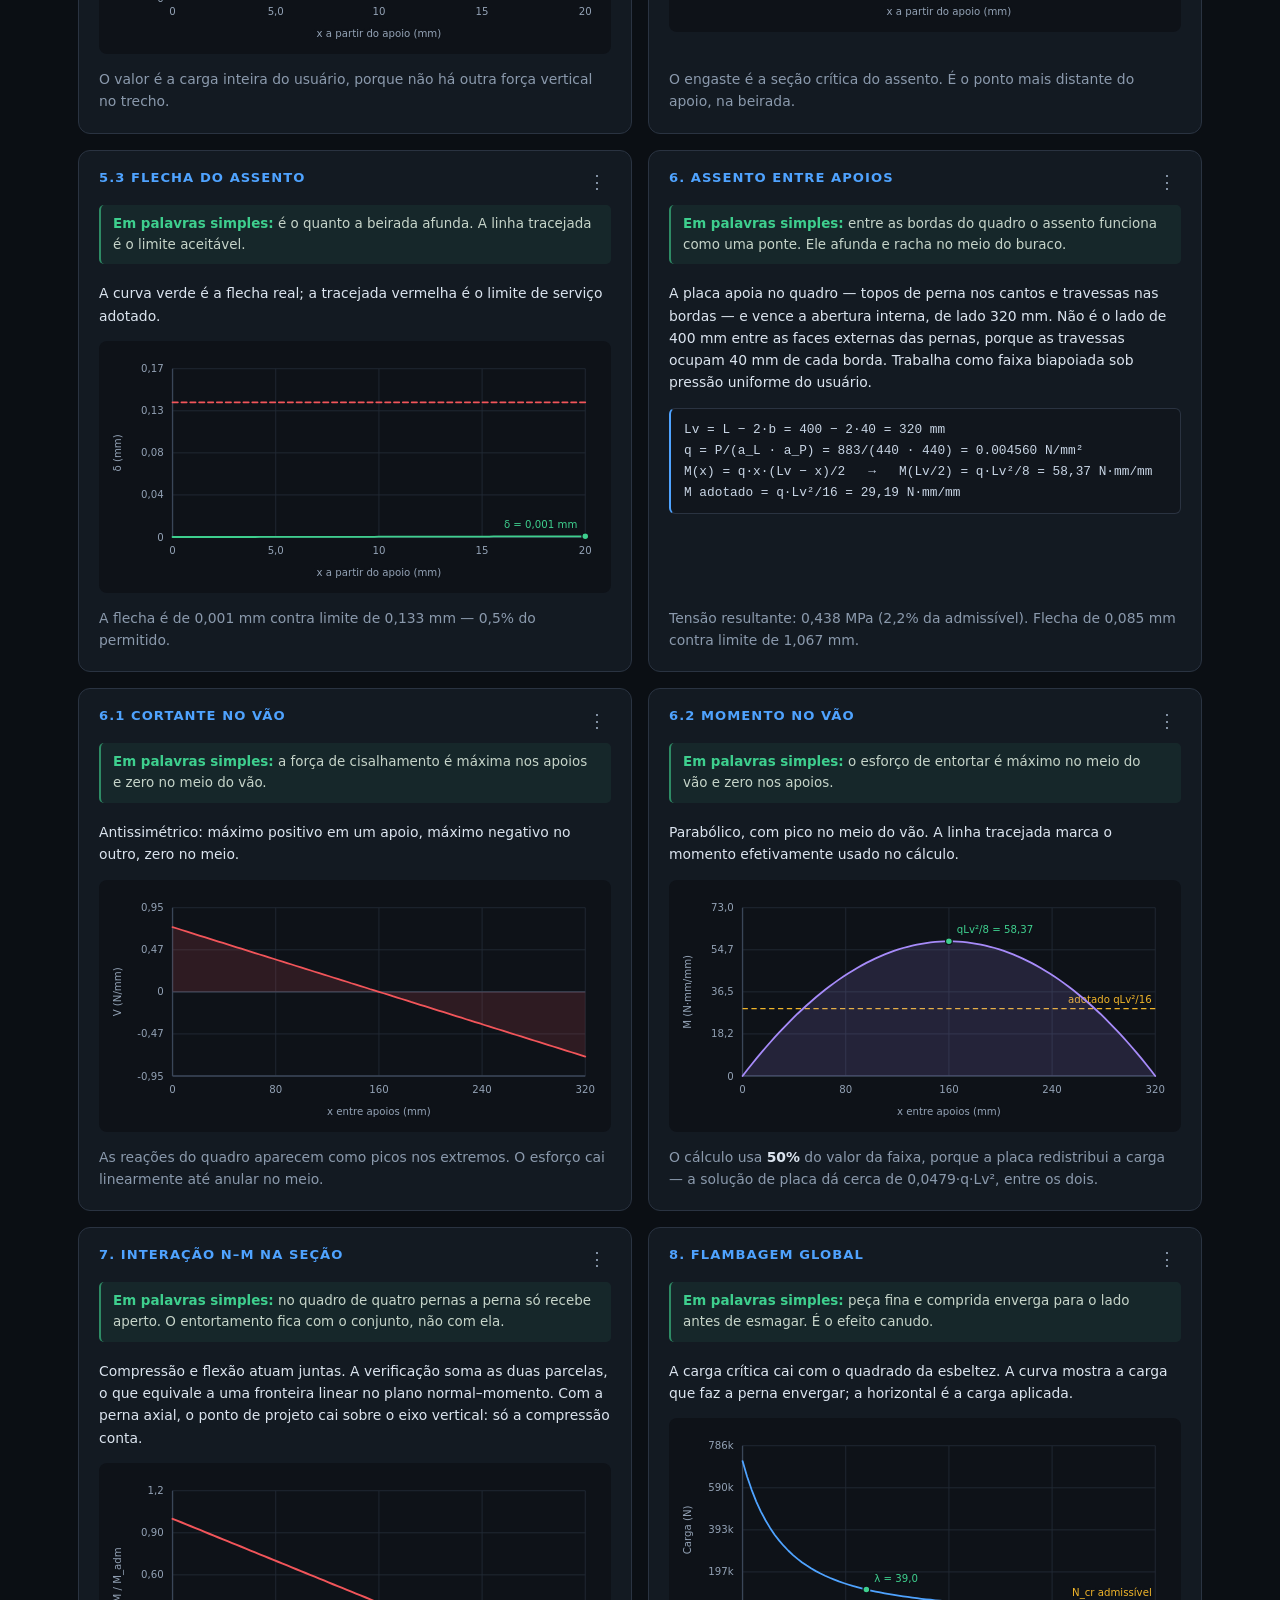
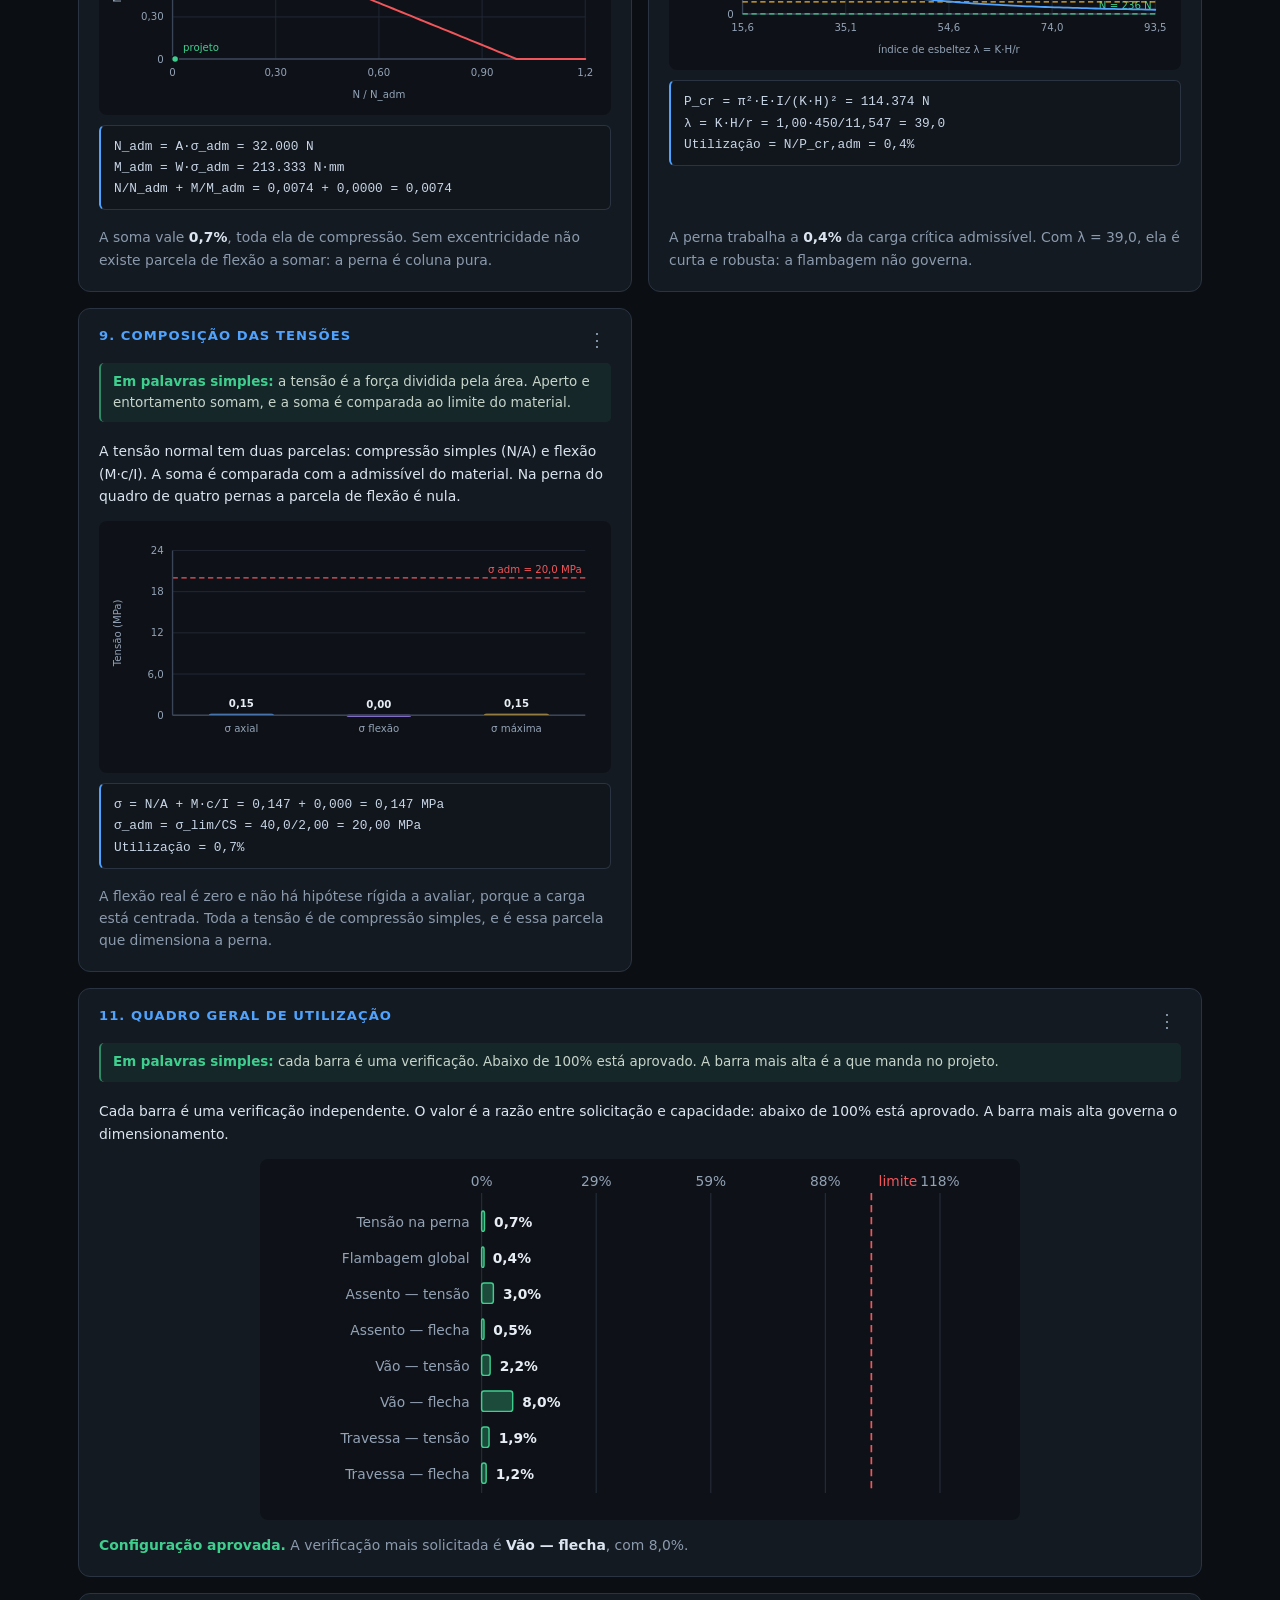
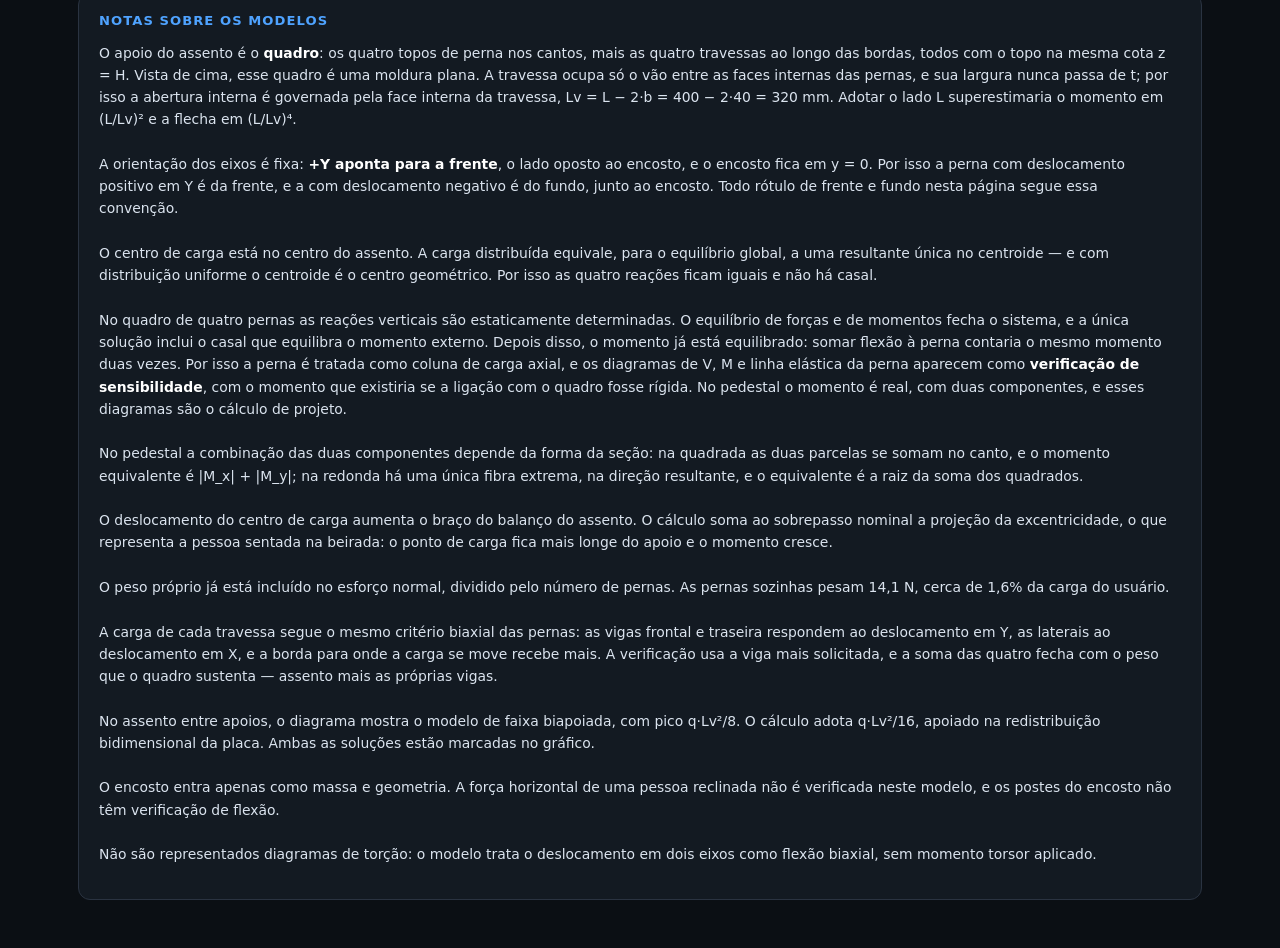
==== commit 1d7ca803: "feat/definicao de posição de peso do usuário" ====
--- a/graficos.html
+++ b/graficos.html
@@ -15,17 +15,21 @@
       <p id="graf-sub" class="graf-sub"></p>
     </div>
     <div class="graf-acoes">
-      <button type="button" class="botao botao--secundario botao--mini" id="graf-imprimir">Imprimir</button>
-      <button type="button" class="botao botao--secundario botao--mini" id="graf-voltar">Voltar ao simulador</button>
+      <button type="button" class="botao botao--secundario botao--mini"
+              id="graf-imprimir">Imprimir</button>
+      <button type="button" class="botao botao--secundario botao--mini"
+              id="graf-voltar">Voltar ao simulador</button>
     </div>
   </header>
 
   <main id="graf-conteudo" class="graf-conteudo"></main>
 
-  <dialog id="graf-modal" class="graf-modal">
+  <dialog id="graf-modal" class="graf-modal"
+          aria-labelledby="graf-modal-titulo">
     <div class="graf-modal__barra">
       <strong id="graf-modal-titulo">Tema</strong>
-      <button type="button" class="botao botao--secundario botao--mini" id="graf-modal-fechar">Fechar</button>
+      <button type="button" class="botao botao--secundario botao--mini"
+              id="graf-modal-fechar">Fechar</button>
     </div>
     <div class="graf-modal__corpo" id="graf-modal-corpo"></div>
   </dialog>
@@ -33,19 +37,30 @@
   <div id="erro-global"></div>
 
   <script>
-  (function(){
-    var box = document.getElementById('erro-global');
-    function show(m){ box.style.display='block'; box.textContent += m + '\n'; }
-    window.addEventListener('error', function(e){
-      show('ERRO: ' + (e.message || 'falha de carregamento') +
-        (e.filename ? '\n  em ' + e.filename + ':' + e.lineno : ''));
-    }, true);
-    window.addEventListener('unhandledrejection', function(e){
-      show('PROMISE: ' + (e.reason && e.reason.message ? e.reason.message : e.reason));
-    });
-  })();
+    /* Banner de erro: mostra no alto da página a exceção que o console
+       registraria, para o erro não passar despercebido. */
+    (function(){
+      var box = document.getElementById('erro-global');
+      if (!box) return;
+
+      function show(m){
+        box.style.display = 'block';
+        box.textContent += m + '\n';
+      }
+
+      window.addEventListener('error', function(e){
+        show('ERRO: ' + (e.message || 'falha de carregamento') +
+          (e.filename ? '\n em ' + e.filename + ':' + e.lineno : ''));
+      }, true);
+
+      window.addEventListener('unhandledrejection', function(e){
+        show('PROMISE: ' +
+          (e.reason && e.reason.message ? e.reason.message : e.reason));
+      });
+    })();
   </script>
 
   <script type="module" src="js/graficos.js"></script>
+
 </body>
 </html>
--- a/css/style.css
+++ b/css/style.css
@@ -1,600 +1,315 @@
+/* ==========================================================================
+   Apyca — folha de estilo única
+   Simulador travado na viewport: nenhum painel rola como um todo.
+   Apenas a lista de campos e a lista de resultados têm rolagem própria.
+   ========================================================================== */
+
 :root{
-  --fundo:#12161c; --painel:#1a2029; --borda:#2a3341; --texto:#e7edf5;
-  --fraco:#8b9aad; --acento:#4fa3ff; --ok:#3ecf8e; --erro:#f2555a;
-}
-*{box-sizing:border-box}
-
-/* ---------- Janela travada ----------
- * body ocupa exatamente a altura da viewport e nao rola. Cada painel
- * administra o proprio conteudo; o palco encolhe para caber.
- * A excecao fica no media query do fim, onde volta o fluxo normal. */
+  --fundo:#0b0f14;
+  --painel:#131a22;
+  --borda:#2a3341;
+  --acento:#4fa3ff;
+  --texto:#dbe4ef;
+  --fraco:#8b9aad;
+  --ok:#3ecf8e;
+  --erro:#f2555a;
+  --aviso:#f0b429;
+  --raio:10px;
+}
+
+*,*::before,*::after{box-sizing:border-box}
+
+html,body{height:100%}
+
 body{
   margin:0;
+  height:100vh;
+  overflow:hidden;
+  display:flex;
+  flex-direction:column;
   background:var(--fundo);
   color:var(--texto);
   font-family:system-ui,-apple-system,"Segoe UI",Roboto,sans-serif;
-  line-height:1.5;
-  height:100vh;
-  height:100dvh;
-  overflow:hidden;
-}
-
+  font-size:15px;
+  line-height:1.45;
+  -webkit-font-smoothing:antialiased;
+}
+
+/* Caixa de erro de carregamento */
+#erro-global{
+  display:none;
+  position:fixed;
+  left:0;right:0;bottom:0;
+  z-index:9999;
+  max-height:38vh;
+  overflow:auto;
+  padding:10px 14px;
+  background:rgba(242,85,90,.14);
+  border-top:1px solid rgba(242,85,90,.5);
+  color:#ffd7d9;
+  font-family:ui-monospace,SFMono-Regular,Menlo,monospace;
+  font-size:.74rem;
+  white-space:pre-wrap;
+}
+
+/* ==========================================================================
+   Grade geral
+   ========================================================================== */
 .layout{
+  flex:1 1 auto;
+  min-height:0;
   display:grid;
-  grid-template-columns:280px 1fr 380px;
-  gap:16px;
-  padding:12px 24px;
-  height:100%;
-  align-items:stretch;
+  grid-template-columns:300px minmax(360px,1fr) 344px;
+  gap:12px;
+  padding:12px;
 }
 
 .painel{
+  min-height:0;
+  min-width:0;
+  display:flex;
+  flex-direction:column;
   background:var(--painel);
   border:1px solid var(--borda);
-  border-radius:12px;
-  padding:16px;
-  display:flex;
-  flex-direction:column;
-  min-height:0;
-}
-.painel h2{
-  margin:0 0 14px;
-  font-size:.75rem;
+  border-radius:var(--raio);
+  padding:14px 16px;
+  overflow:hidden;
+}
+
+.painel > h2{
+  flex:0 0 auto;
+  margin:0 0 10px;
+  font-size:.74rem;
   text-transform:uppercase;
   letter-spacing:.09em;
   color:var(--fraco);
   font-weight:600;
-  flex:0 0 auto;
-}
-
-/* ---------- Coluna de entradas ---------- */
+}
+
+/* ==========================================================================
+   Painel de entradas
+   O painel NÃO rola. Quem rola é o formulário, para que a barra de ações e o
+   menu fiquem sempre ancorados no rodapé do painel.
+   ========================================================================== */
 .painel--entradas{
+  display:flex;
+  flex-direction:column;
+  overflow:hidden;
+  padding:14px 16px;
+}
+
+#form-cadeira{
+  flex:1 1 auto;
+  min-height:0;
   overflow-y:auto;
+  overflow-x:hidden;
+  padding-right:6px;
+  scrollbar-gutter:stable;
   scrollbar-width:thin;
-  scrollbar-color:var(--borda) transparent;
-}
-.painel--entradas form{min-height:0}
-
-/* ---------- Entradas compactas ----------
-   Espaçamento reduzido para os oito campos, o botão e o menu caberem
-   no painel sem rolagem em telas de 768 px de altura. */
-.painel--entradas{padding:14px 16px}
-.painel--entradas h2{margin:0 0 10px}
+  scrollbar-color:rgba(139,154,173,.32) transparent;
+}
+
+#form-cadeira::-webkit-scrollbar{width:8px}
+#form-cadeira::-webkit-scrollbar-track{background:transparent}
+#form-cadeira::-webkit-scrollbar-thumb{
+  background:rgba(139,154,173,.26);
+  border-radius:4px;
+}
+#form-cadeira::-webkit-scrollbar-thumb:hover{
+  background:rgba(139,154,173,.46);
+}
 
 .campo{margin-bottom:7px}
+.campo:last-of-type{margin-bottom:2px}
+
 .campo label{
+  display:block;
   margin-bottom:3px;
   font-size:.76rem;
   line-height:1.25;
-}
+  color:var(--fraco);
+}
+
 .campo input,
 .campo select{
+  width:100%;
   padding:6px 9px;
+  background:#0e1218;
+  border:1px solid var(--borda);
+  border-radius:7px;
+  color:var(--texto);
+  font-family:inherit;
   font-size:.88rem;
-}
-
-/* ---------- Coluna da vista ---------- */
-.painel--vista{overflow:hidden}
-
-.topo-vista{
-  display:flex;
-  align-items:flex-start;
-  justify-content:space-between;
-  gap:16px;
-  margin-bottom:12px;
-  flex:0 0 auto;
-}
-.topo-vista h2{margin:0}
-
-/* Identidade a direita do titulo: sai de baixo do desenho, onde
-   empurrava o subtitulo para fora da tela. */
-.identidade{
-  text-align:right;
-  line-height:1.12;
-  flex:0 0 auto;
-}
-.identidade__nome{
+  font-variant-numeric:tabular-nums;
+  transition:border-color .16s ease, box-shadow .16s ease;
+}
+
+.campo input:focus,
+.campo select:focus{
+  outline:none;
+  border-color:var(--acento);
+  box-shadow:0 0 0 2px rgba(79,163,255,.18);
+}
+
+.campo input[type="number"]{-moz-appearance:textfield}
+
+.campo input[type="number"]::-webkit-outer-spin-button,
+.campo input[type="number"]::-webkit-inner-spin-button{
+  -webkit-appearance:none;
+  margin:0;
+}
+
+/* Dica abaixo de um campo: explica o significado do valor, sem competir
+   visualmente com o rótulo. Usada nos controles do centro de carga. */
+.campo__dica{
   display:block;
-  font-size:1.08rem;
-  font-weight:700;
-  letter-spacing:-.02em;
-}
-.identidade__subtitulo{
-  display:block;
-  margin-top:3px;
-  font-size:.65rem;
-  color:var(--fraco);
-  letter-spacing:.01em;
-}
-
-/* ---------- Palco ----------
- * flex:1 com min-height:0 e o SVG em position:absolute fazem o desenho
- * letterboxar no espaco que sobrar. Nunca estoura a altura. */
-.palco{
-  position:relative;
-  flex:1 1 auto;
-  min-height:0;
+  margin-top:5px;
+  font-size:.72rem;
+  line-height:1.4;
+  color:#8b9aad;
+}
+
+/* ---------- Controle deslizante do centro de carga ----------
+   Trilho + leitura numerica ao lado. O output mostra "centro", "+45%" ou
+   "−30%" e e atualizado pelo app a cada movimento. */
+.deslizante{
   display:flex;
   align-items:center;
-  justify-content:center;
+  gap:9px;
+}
+
+.deslizante input[type="range"]{
+  flex:1 1 auto;
+  min-width:0;
+  height:22px;
+  padding:0;
+  background:transparent;
+  border:none;
+  accent-color:var(--acento);
+  cursor:pointer;
+}
+
+.deslizante input[type="range"]:focus-visible{
+  outline:2px solid var(--acento);
+  outline-offset:3px;
+  border-radius:4px;
+}
+
+.deslizante output{
+  flex:0 0 auto;
+  min-width:128px;
+  padding:3px 8px;
+  border:1px solid var(--borda);
+  border-radius:6px;
   background:#0e1218;
-  border-radius:8px;
-  border:2px solid transparent;
-  overflow:hidden;
-  transition:border-color .25s ease, box-shadow .25s ease;
-}
-.palco svg{
-  position:absolute;
-  inset:0;
+  color:var(--texto);
+  font-size:.71rem;
+  font-variant-numeric:tabular-nums;
+  text-align:center;
+  white-space:nowrap;
+}
+
+/* Entrada numerica de distancia especifica em centimetros abaixo do slider */
+.excent-cm{
+  margin-top:6px;
+  padding:6px 8px;
+  background:rgba(14,18,24,.55);
+  border:1px solid rgba(42,51,65,.75);
+  border-radius:7px;
+}
+
+.excent-cm__rotulo{
   display:block;
-  width:100%;
-  height:100%;
-}
-.palco__vazio{
-  margin:0;
-  padding:0 24px;
-  max-width:34ch;
-  text-align:center;
-  font-size:.8rem;
+  margin-bottom:4px;
+  font-size:.71rem;
   color:var(--fraco);
 }
 
-.palco--seguro{
-  border-color:rgba(62,207,142,.85);
-  box-shadow:0 0 0 1px rgba(62,207,142,.3),
-             0 0 26px rgba(62,207,142,.18) inset;
-}
-.palco--risco{
-  border-color:rgba(242,85,90,.9);
-  box-shadow:0 0 0 1px rgba(242,85,90,.3),
-             0 0 26px rgba(242,85,90,.18) inset;
-}
-
-/* ---------- Legenda de dimensões ----------
-   Fica fora do palco porque a animação redesenha só o SVG durante a ruína.
-   flex:0 0 auto garante que ela nunca seja comprimida: quem cede altura é
-   o palco, que tem flex:1. nowrap + ellipsis evita que ela quebre em duas
-   linhas em coluna estreita, o que roubaria altura do desenho. */
-.legenda{
-  flex:0 0 auto;
-  margin:6px 0 0;
-  text-align:center;
-  font-size:.74rem;
-  line-height:1.3;
-  color:var(--fraco);
+.excent-cm__linha{
+  display:flex;
+  align-items:center;
+  gap:8px;
+}
+
+.excent-cm__linha input[type="number"]{
+  width:82px;
+  flex:0 0 82px;
+  padding:4px 7px;
+  font-size:.82rem;
+}
+
+.excent-cm__direcao{
+  flex:1 1 auto;
+  min-width:0;
+  font-size:.71rem;
+  color:#c084fc;
   font-variant-numeric:tabular-nums;
   white-space:nowrap;
   overflow:hidden;
   text-overflow:ellipsis;
 }
 
-/* ---------- Situacao em linguagem simples ---------- */
-.situacao{
+/* ==========================================================================
+   Barra de ações: Animar + menu
+   ========================================================================== */
+.acoes-entrada{
   flex:0 0 auto;
-  margin:10px 0 0;
-  padding:9px 12px;
-  border-radius:8px;
-  font-size:.78rem;
-  line-height:1.4;
-  text-align:center;
-}
-.situacao[hidden]{display:none}
-.situacao--ok{
-  background:rgba(62,207,142,.12);
-  border:1px solid rgba(62,207,142,.4);
-  color:var(--ok);
-}
-.situacao--risco{
-  background:rgba(242,85,90,.12);
-  border:1px solid rgba(242,85,90,.4);
-  color:var(--erro);
-}
-.situacao--aviso{
-  background:rgba(79,163,255,.12);
-  border:1px solid rgba(79,163,255,.4);
-  color:var(--acento);
-}
-
-/* ---------- Coluna de resultados ---------- */
-.painel--resultados{overflow:hidden}
-
-.painel__cabecalho{
-  display:flex;
-  align-items:center;
-  justify-content:space-between;
-  gap:12px;
-  margin-bottom:14px;
-  flex:0 0 auto;
-}
-.painel__cabecalho h2{margin:0}
-
-.resultado{
-  flex:1 1 auto;
-  min-height:0;
-  overflow-y:auto;
-  overflow-x:hidden;
-  padding-right:8px;
-  scrollbar-gutter:stable;
-  scrollbar-width:thin;
-  scrollbar-color:var(--borda) transparent;
-}
-.resultado::-webkit-scrollbar{width:8px}
-.resultado::-webkit-scrollbar-track{background:transparent}
-.resultado::-webkit-scrollbar-thumb{background:var(--borda);border-radius:999px}
-.resultado::-webkit-scrollbar-thumb:hover{background:#3a4658}
-
-/* ---------- Gavetas ---------- */
-.gaveta{border-bottom:1px solid rgba(42,51,65,.7)}
-
-.gaveta__cabecalho{
-  width:100%;
-  display:flex;
-  align-items:center;
-  justify-content:space-between;
-  gap:12px;
-  padding:10px 2px;
-  background:none;
-  border:none;
-  color:var(--acento);
-  font-family:inherit;
-  font-size:.72rem;
-  font-weight:600;
-  text-transform:uppercase;
-  letter-spacing:.07em;
-  text-align:left;
-  cursor:pointer;
-}
-.gaveta__cabecalho:hover{color:#7dbcff}
-.gaveta__cabecalho:focus-visible{
-  outline:2px solid var(--acento);
-  outline-offset:3px;
-  border-radius:6px;
-}
-
-.gaveta__seta{
-  flex:0 0 auto;
-  width:0;
-  height:0;
-  border-left:5px solid transparent;
-  border-right:5px solid transparent;
-  border-top:6px solid currentColor;
-  transition:transform .22s ease;
-}
-.gaveta.is-aberta .gaveta__seta{transform:rotate(180deg)}
-
-.gaveta__corpo{padding-bottom:8px}
-.gaveta__corpo[hidden]{display:none}
-
-/* ---------- Linhas e veredito ---------- */
-.linha{
-  display:flex;
-  justify-content:space-between;
-  gap:14px;
-  padding:6px 0;
-  border-bottom:1px solid rgba(42,51,65,.6);
-  font-size:.85rem;
-}
-.linha:last-child{border-bottom:none}
-.rotulo{color:var(--fraco)}
-.valor{font-variant-numeric:tabular-nums;font-weight:600;text-align:right}
-
-.veredito{
-  margin-top:12px;
-  padding:11px 13px;
-  border-radius:8px;
-  font-size:.85rem;
-  font-weight:600;
-}
-.veredito--ok{
-  background:rgba(62,207,142,.12);
-  border:1px solid rgba(62,207,142,.4);
-  color:var(--ok);
-}
-.veredito--erro{
-  background:rgba(242,85,90,.12);
-  border:1px solid rgba(242,85,90,.4);
-  color:var(--erro);
-}
-.veredito ul{margin:8px 0 0;padding-left:18px;font-weight:400}
-
-.aviso-painel{
-  margin:0;
-  font-size:.82rem;
-  color:var(--fraco);
-  line-height:1.5;
-}
-
-/* ---------- Entradas ---------- */
-.campo{margin-bottom:12px}
-.campo[hidden]{display:none}
-.campo label{display:block;font-size:.8rem;color:var(--fraco);margin-bottom:4px}
-.campo input,.campo select{
-  width:100%;
-  padding:8px 10px;
-  background:#11161d;
-  border:1px solid var(--borda);
-  border-radius:7px;
-  color:var(--texto);
-  font-size:.92rem;
-  font-family:inherit;
-}
-.campo input::placeholder{color:#5b6675}
-.campo input:focus,.campo select:focus{outline:none;border-color:var(--acento)}
-
-.botao{
-  width:100%;
-  padding:10px;
-  margin-top:4px;
-  background:var(--acento);
-  color:#08121f;
-  border:none;
-  border-radius:8px;
-  font-size:.92rem;
-  font-weight:650;
-  cursor:pointer;
-  font-family:inherit;
-}
-.botao:hover{filter:brightness(1.08)}
-.botao--secundario{background:transparent;color:var(--acento);border:1px solid var(--borda)}
-.botao--secundario:hover{background:rgba(79,163,255,.1);filter:none}
-.botao--mini{
-  width:auto;
-  padding:6px 11px;
-  margin:0;
-  font-size:.7rem;
-  letter-spacing:.04em;
-  text-transform:uppercase;
-}
-.botao--acao{
-  letter-spacing:.05em;
-  text-transform:uppercase;
-  font-size:.8rem;
-}
-
-/* ---------- Joinhas flutuantes ---------- */
-.joinhas{
-  position:fixed;
-  inset:0;
-  z-index:80;
-  pointer-events:none;
-  overflow:hidden;
-}
-.joinha{
-  position:absolute;
-  bottom:-14vh;
-  line-height:1;
-  opacity:0;
-  will-change:transform,opacity;
-  filter:drop-shadow(0 3px 8px rgba(0,0,0,.45));
-  animation:joinha-sobe var(--dur,2200ms) cubic-bezier(.22,.68,.32,1)
-            var(--atraso,0ms) forwards;
-}
-@keyframes joinha-sobe{
-  0%{
-    opacity:0;
-    transform:translate3d(0,0,0) scale(.55) rotate(0deg);
-  }
-  14%{opacity:1}
-  68%{
-    opacity:1;
-    transform:translate3d(calc(var(--deriva,0px) * .55),-72vh,0)
-              scale(1) rotate(calc(var(--giro,0deg) * .5));
-  }
-  100%{
-    opacity:0;
-    transform:translate3d(var(--deriva,0px),-118vh,0)
-              scale(1.06) rotate(var(--giro,0deg));
-  }
-}
-@media(prefers-reduced-motion: reduce){
-  .joinha{animation:none;opacity:0}
-}
-
-/* ---------- Faixa de erro ---------- */
-#erro-global{
-  display:none;
-  position:fixed;
-  left:16px;
-  right:16px;
-  bottom:16px;
-  z-index:90;
-  padding:14px 16px;
-  border-radius:8px;
-  background:rgba(242,85,90,.14);
-  border:1px solid rgba(242,85,90,.5);
-  color:#ffd7d8;
-  font-family:ui-monospace,monospace;
-  font-size:.82rem;
-  white-space:pre-wrap;
-}
-
-/* ---------- Diálogo do memorial ---------- */
-dialog.memorial{
-  width:min(880px,94vw);
-  max-height:88vh;
-  padding:0;
-  border:1px solid var(--borda);
-  border-radius:12px;
-  background:#fff;
-  color:#111;
-}
-dialog.memorial::backdrop{background:rgba(0,0,0,.62)}
-
-.memorial__barra{
-  position:sticky;
-  top:0;
-  z-index:2;
-  display:flex;
-  align-items:center;
-  justify-content:space-between;
-  gap:12px;
-  padding:12px 20px;
-  background:var(--painel);
-  color:var(--texto);
-  border-bottom:1px solid var(--borda);
-}
-.memorial__barra strong{
-  font-size:.78rem;
-  text-transform:uppercase;
-  letter-spacing:.08em;
-}
-.memorial__acoes{display:flex;gap:8px}
-.memorial__acoes .botao{padding:7px 13px;font-size:.8rem;margin:0;width:auto}
-
-.memorial__conteudo{
-  padding:30px 38px 42px;
-  overflow-y:auto;
-  max-height:calc(88vh - 57px);
-  scrollbar-gutter:stable;
-}
-
-/* ---------- Documento do memorial ---------- */
-.memorial__conteudo h1{font-size:1.35rem;margin:0 0 4px;letter-spacing:-.01em}
-.memorial__conteudo .mem-sub{
-  color:#5a6472;
-  font-size:.85rem;
-  margin:0 0 24px;
-  padding-bottom:12px;
-  border-bottom:1px solid #cfd6e0;
-}
-
-.mem-figura{margin:0 auto 26px;text-align:center;break-inside:avoid}
-/* ---------- Prancha do desenho técnico ----------
-   O viewBox tem proporção alta (quatro vistas empilhadas), então a prancha
-   usa largura maior que a figura isométrica e ganha sua própria página na
-   impressão. */
-.mem-figura--tecnico{max-width:none}
-
-.mem-figura__prancha{
-  display:block;
-  width:100%;
-  max-width:580px;
-  margin:0 auto;
-  line-height:0;
-}
-.mem-figura__prancha svg{display:block;width:100%;height:auto}
-.mem-figura__palco{
-  display:block;
-  width:100%;
-  max-width:360px;
-  margin:0 auto;
-  padding:0;
-  border:none;
-  background:transparent;
-  line-height:0;
-}
-.mem-figura__palco svg{display:block;width:100%;height:auto}
-.mem-figura__legenda{
-  margin:8px 0 0;
-  font-size:.76rem;
-  color:#4a5460;
-  line-height:1.4;
-  font-variant-numeric:tabular-nums;
-}
-.mem-figura__legenda strong{color:#2a3440}
-.mem-figura__eixos{color:#6b7480;font-size:.71rem}
-
-.mem-sec{margin:0 0 24px}
-.mem-sec h2{
-  font-size:.8rem;
-  text-transform:uppercase;
-  letter-spacing:.06em;
-  color:#1a4f8f;
-  margin:0 0 10px;
-  padding-bottom:5px;
-  border-bottom:1px solid #cfd6e0;
-}
-
-.mem-tab{width:100%;border-collapse:collapse;font-size:.79rem}
-.mem-tab caption{
-  caption-side:top;
-  text-align:left;
-  font-weight:600;
-  font-size:.76rem;
-  color:#3a4450;
-  padding-bottom:5px;
-}
-.mem-tab th,.mem-tab td{
-  padding:5px 8px;
-  border-bottom:1px solid #e3e8ee;
-  text-align:left;
-  vertical-align:top;
-}
-.mem-tab th{font-weight:500;color:#2a3440}
-.mem-tab thead th{
-  font-size:.7rem;
-  text-transform:uppercase;
-  letter-spacing:.04em;
-  color:#5a6472;
-  border-bottom:1px solid #cfd6e0;
-}
-.mem-tab .num{
-  text-align:right;
-  font-variant-numeric:tabular-nums;
-  white-space:nowrap;
-  font-weight:600;
-}
-.mem-tab .form{font-family:ui-monospace,monospace;font-size:.74rem;color:#2a3440}
-.mem-tab .subst{font-family:ui-monospace,monospace;font-size:.71rem;color:#5a6472}
-.mem-tab .un{color:#6b7480;font-size:.71rem;font-weight:400}
-
-.mem-parecer{padding:11px 15px;border-radius:8px;font-size:.84rem;font-weight:600;margin:0}
-.mem-parecer--ok{background:#e8f8f0;border:1px solid #a8dfc4;color:#1c7a52}
-.mem-parecer--erro{background:#fdecec;border:1px solid #f3b8b8;color:#a02222}
-.mem-parecer ul{margin:7px 0 0;padding-left:18px;font-weight:400}
-
-.mem-notas{font-size:.77rem;color:#4a5460;margin:0;padding-left:18px}
-.mem-notas li{margin-bottom:6px}
-.mem-alerta{
-  padding:12px 14px;
-  background:#fdecec;
-  border:1px solid #f3b8b8;
-  color:#a02222;
-  border-radius:8px;
-  font-size:.84rem;
-}
-
-/* ---------- Telas estreitas ou baixas: volta o fluxo normal ---------- */
-@media(max-width:1180px),(max-height:640px){
-  body{
-    height:auto;
-    overflow-y:auto;
-    scrollbar-gutter:stable;
-  }
-  .layout{
-    grid-template-columns:1fr;
-    height:auto;
-    padding:12px 16px 20px;
-  }
-  .painel--entradas{overflow:visible}
-  .palco{min-height:clamp(240px,52vh,420px)}
-  .painel--resultados{height:auto}
-  .resultado{overflow:visible;max-height:none;padding-right:0;scrollbar-gutter:auto}
-  .topo-vista{flex-direction:column;gap:6px}
-  .identidade{text-align:left}
-}
-
-/* ---------- Barra de ações: Animar + menu ----------
-   O hambúrguer fica ao lado do botão, na mesma linha. Antes ele ocupava
-   uma linha inteira e encostava na base do botão, dando impressão de
-   sobreposição. */
-.acoes-entrada{
   display:flex;
   align-items:stretch;
   gap:8px;
   margin-top:10px;
   padding-top:10px;
   border-top:1px solid rgba(42,51,65,.7);
-  flex:0 0 auto;
-}
-
-.acoes-entrada .botao{
-  width:auto;
+}
+
+.botao{
+  display:inline-flex;
+  align-items:center;
+  justify-content:center;
+  gap:7px;
+  padding:9px 14px;
+  background:transparent;
+  border:1px solid var(--borda);
+  border-radius:8px;
+  color:var(--texto);
+  font-family:inherit;
+  font-size:.84rem;
+  font-weight:600;
+  cursor:pointer;
+  transition:border-color .16s ease, background .16s ease, color .16s ease;
+}
+
+.botao:hover{border-color:var(--acento); color:#fff}
+.botao:focus-visible{outline:2px solid var(--acento); outline-offset:2px}
+
+.botao--animar{
   flex:1 1 auto;
   margin:0;
   padding:9px 12px;
-}
-
+  background:linear-gradient(180deg,#3f92e6,#2f7bc9);
+  border-color:#3f92e6;
+  color:#fff;
+  letter-spacing:.01em;
+}
+
+.botao--animar:hover{
+  background:linear-gradient(180deg,#4fa3ff,#3a8ada);
+  border-color:#4fa3ff;
+}
+
+.botao--secundario{font-size:.78rem; padding:7px 11px}
+
+.botao--mini{
+  font-size:.68rem;
+  padding:5px 9px;
+  text-transform:uppercase;
+  letter-spacing:.05em;
+  color:var(--fraco);
+}
+
+/* ==========================================================================
+   Menu hambúrguer
+   ========================================================================== */
 .menu-lateral__botao{
   flex:0 0 auto;
   width:40px;
@@ -607,12 +322,20 @@
   border-radius:8px;
   color:var(--fraco);
   cursor:pointer;
-  transition:border-color .18s ease, color .18s ease;
-}
+  transition:border-color .16s ease, color .16s ease, background .16s ease;
+}
+
 .menu-lateral__botao:hover{
   border-color:var(--acento);
   color:var(--texto);
 }
+
+.menu-lateral__botao[aria-expanded="true"]{
+  border-color:var(--acento);
+  color:var(--acento);
+  background:rgba(79,163,255,.08);
+}
+
 .menu-lateral__botao:focus-visible{
   outline:2px solid var(--acento);
   outline-offset:2px;
@@ -623,6 +346,7 @@
   flex-direction:column;
   gap:3px;
 }
+
 .menu-lateral__icone i{
   display:block;
   width:14px;
@@ -631,6 +355,7 @@
   border-radius:1px;
   transition:transform .2s ease, opacity .2s ease;
 }
+
 .menu-lateral__botao[aria-expanded="true"] .menu-lateral__icone i:nth-child(1){
   transform:translateY(5px) rotate(45deg);
 }
@@ -642,13 +367,14 @@
 }
 
 .menu-lateral__painel{
+  flex:0 0 auto;
   margin-top:8px;
   padding:4px;
   background:#11161d;
   border:1px solid var(--borda);
   border-radius:8px;
-  flex:0 0 auto;
-}
+}
+
 .menu-lateral__painel[hidden]{display:none}
 
 .menu-lateral__item{
@@ -668,11 +394,9 @@
   text-align:left;
   cursor:pointer;
 }
+
 .menu-lateral__item:hover{background:rgba(79,163,255,.12)}
-.menu-lateral__item:focus-visible{
-  outline:2px solid var(--acento);
-  outline-offset:-2px;
-}
+.menu-lateral__item:focus-visible{outline:2px solid var(--acento); outline-offset:-2px}
 
 .menu-lateral__dica{
   font-size:.66rem;
@@ -682,36 +406,1383 @@
   letter-spacing:.04em;
 }
 
-/* ---------- Impressão ---------- */
+/* ==========================================================================
+   Painel da vista isométrica
+   ========================================================================== */
+.topo-vista{
+  flex:0 0 auto;
+  display:flex;
+  align-items:flex-start;
+  justify-content:space-between;
+  gap:12px;
+  margin-bottom:8px;
+}
+
+.topo-vista h2{
+  margin:0;
+  padding-top:3px;
+  font-size:.74rem;
+  text-transform:uppercase;
+  letter-spacing:.09em;
+  color:var(--fraco);
+  font-weight:600;
+}
+
+.identidade{text-align:right; line-height:1.15}
+
+.identidade__nome{
+  display:block;
+  font-size:1.04rem;
+  font-weight:700;
+  letter-spacing:-.02em;
+  color:var(--texto);
+}
+
+.identidade__subtitulo{
+  display:block;
+  font-size:.63rem;
+  letter-spacing:.02em;
+  color:var(--fraco);
+}
+
+.palco{
+  flex:1 1 auto;
+  min-height:0;
+  display:flex;
+  align-items:center;
+  justify-content:center;
+  background:#0e1218;
+  border:1px solid var(--borda);
+  border-radius:9px;
+  overflow:hidden;
+  transition:border-color .25s ease, box-shadow .25s ease;
+}
+
+.palco svg{display:block; max-width:100%; max-height:100%}
+
+.palco--seguro{
+  border-color:var(--ok);
+  box-shadow:inset 0 0 0 1px rgba(62,207,142,.26);
+}
+
+.palco--risco{
+  border-color:var(--erro);
+  box-shadow:inset 0 0 0 1px rgba(242,85,90,.26);
+}
+
+.palco__vazio{
+  margin:0;
+  padding:20px;
+  color:var(--fraco);
+  font-size:.85rem;
+  text-align:center;
+}
+
+.legenda{
+  flex:0 0 auto;
+  margin:6px 0 0;
+  text-align:center;
+  font-size:.74rem;
+  line-height:1.3;
+  color:var(--fraco);
+  font-variant-numeric:tabular-nums;
+  white-space:nowrap;
+  overflow:hidden;
+  text-overflow:ellipsis;
+}
+
+.situacao{
+  flex:0 0 auto;
+  margin:8px 0 0;
+  padding:8px 11px;
+  border-radius:7px;
+  font-size:.79rem;
+  line-height:1.45;
+}
+
+.situacao--ok{
+  background:rgba(62,207,142,.1);
+  border:1px solid rgba(62,207,142,.42);
+  color:#b6ecd2;
+}
+
+.situacao--risco{
+  background:rgba(242,85,90,.1);
+  border:1px solid rgba(242,85,90,.42);
+  color:#ffc7c9;
+}
+
+.situacao--aviso{
+  background:rgba(79,163,255,.09);
+  border:1px solid rgba(79,163,255,.42);
+  color:#b9d6ff;
+}
+
+/* ==========================================================================
+   Painel de resultados
+   ========================================================================== */
+.painel--resultados{padding:14px 14px 14px 16px}
+
+.painel__cabecalho{
+  flex:0 0 auto;
+  display:flex;
+  align-items:center;
+  justify-content:space-between;
+  gap:10px;
+  margin-bottom:10px;
+}
+
+.painel__cabecalho h2{
+  margin:0;
+  font-size:.74rem;
+  text-transform:uppercase;
+  letter-spacing:.09em;
+  color:var(--fraco);
+  font-weight:600;
+}
+
+.resultado{
+  flex:1 1 auto;
+  min-height:0;
+  overflow-y:auto;
+  padding-right:6px;
+  scrollbar-gutter:stable;
+  scrollbar-width:thin;
+  scrollbar-color:rgba(139,154,173,.32) transparent;
+}
+
+.resultado::-webkit-scrollbar{width:8px}
+.resultado::-webkit-scrollbar-track{background:transparent}
+.resultado::-webkit-scrollbar-thumb{
+  background:rgba(139,154,173,.26);
+  border-radius:4px;
+}
+.resultado::-webkit-scrollbar-thumb:hover{
+  background:rgba(139,154,173,.46);
+}
+
+/* Linhas de dado */
+.linha{
+  display:flex;
+  align-items:baseline;
+  justify-content:space-between;
+  gap:12px;
+  padding:3px 0;
+  font-size:.79rem;
+  line-height:1.4;
+}
+
+.linha .rotulo{color:var(--fraco)}
+
+.linha .valor{
+  color:var(--texto);
+  font-weight:600;
+  font-variant-numeric:tabular-nums;
+  text-align:right;
+  white-space:nowrap;
+}
+
+/* Gavetas */
+.gaveta{
+  border:1px solid var(--borda);
+  border-radius:8px;
+  margin-bottom:8px;
+  overflow:hidden;
+  background:#11161d;
+}
+
+.gaveta__cabecalho{
+  width:100%;
+  display:flex;
+  align-items:center;
+  justify-content:space-between;
+  gap:10px;
+  padding:9px 11px;
+  background:transparent;
+  border:none;
+  color:var(--texto);
+  font-family:inherit;
+  font-size:.78rem;
+  font-weight:600;
+  text-align:left;
+  cursor:pointer;
+}
+
+.gaveta__cabecalho:hover{background:rgba(79,163,255,.07)}
+.gaveta__cabecalho:focus-visible{outline:2px solid var(--acento); outline-offset:-2px}
+
+.gaveta__titulo{line-height:1.3}
+
+.gaveta__seta{
+  flex:0 0 auto;
+  width:7px;
+  height:7px;
+  border-right:1.6px solid var(--fraco);
+  border-bottom:1.6px solid var(--fraco);
+  transform:rotate(45deg);
+  transition:transform .18s ease;
+}
+
+.gaveta.is-aberta .gaveta__seta{transform:rotate(-135deg)}
+
+.gaveta__corpo{padding:2px 11px 10px}
+
+/* Veredito */
+.veredito{
+  margin-top:10px;
+  padding:10px 12px;
+  border-radius:8px;
+  font-size:.8rem;
+  line-height:1.5;
+}
+
+.veredito--ok{
+  background:rgba(62,207,142,.1);
+  border:1px solid rgba(62,207,142,.42);
+  color:#b6ecd2;
+}
+
+.veredito--erro{
+  background:rgba(242,85,90,.1);
+  border:1px solid rgba(242,85,90,.42);
+  color:#ffc7c9;
+}
+
+.veredito ul{margin:6px 0 0; padding-left:18px}
+.veredito li{margin-bottom:3px}
+
+.aviso-painel{
+  margin:0;
+  padding:14px 12px;
+  color:var(--fraco);
+  font-size:.82rem;
+  line-height:1.5;
+}
+
+/* ==========================================================================
+   Diálogo do memorial
+   ========================================================================== */
+dialog.memorial{
+  width:min(920px,94vw);
+  max-height:90vh;
+  padding:0;
+  border:1px solid var(--borda);
+  border-radius:12px;
+  background:var(--painel);
+  color:var(--texto);
+}
+
+dialog.memorial::backdrop{background:rgba(0,0,0,.68)}
+
+.memorial__barra{
+  position:sticky;
+  top:0;
+  z-index:2;
+  display:flex;
+  align-items:center;
+  justify-content:space-between;
+  gap:14px;
+  padding:12px 20px;
+  background:#11161d;
+  border-bottom:1px solid var(--borda);
+}
+
+.memorial__barra strong{
+  font-size:.78rem;
+  text-transform:uppercase;
+  letter-spacing:.08em;
+  color:var(--acento);
+}
+
+.memorial__acoes{display:flex; gap:8px}
+
+.memorial__conteudo{
+  padding:22px 26px 32px;
+  overflow-y:auto;
+  max-height:calc(90vh - 58px);
+  scrollbar-gutter:stable;
+  font-size:.85rem;
+  line-height:1.6;
+}
+
+.memorial__conteudo h1{
+  margin:0 0 4px;
+  font-size:1.2rem;
+  letter-spacing:-.01em;
+}
+
+.memorial__conteudo h2{
+  margin:24px 0 10px;
+  font-size:.9rem;
+  color:var(--acento);
+  border-bottom:1px solid var(--borda);
+  padding-bottom:5px;
+}
+
+.mem-sub{margin:0 0 18px; font-size:.78rem; color:var(--fraco)}
+
+.mem-alerta{
+  padding:12px 14px;
+  border-radius:8px;
+  background:rgba(242,85,90,.1);
+  border:1px solid rgba(242,85,90,.42);
+  color:#ffc7c9;
+}
+
+.mem-sec{margin-bottom:6px}
+
+.mem-tab{
+  width:100%;
+  border-collapse:collapse;
+  margin:10px 0 16px;
+  font-size:.79rem;
+}
+
+.mem-tab caption{
+  caption-side:top;
+  text-align:left;
+  padding:0 0 6px;
+  font-size:.72rem;
+  color:var(--fraco);
+  text-transform:uppercase;
+  letter-spacing:.05em;
+}
+
+.mem-tab th,
+.mem-tab td{
+  padding:6px 9px;
+  border:1px solid rgba(42,51,65,.85);
+  vertical-align:top;
+  text-align:left;
+}
+
+.mem-tab thead th{
+  background:#11161d;
+  font-size:.7rem;
+  text-transform:uppercase;
+  letter-spacing:.04em;
+  color:var(--fraco);
+  font-weight:600;
+}
+
+.mem-tab tbody th{
+  font-weight:500;
+  color:var(--fraco);
+  width:26%;
+}
+
+.mem-tab .num{text-align:right; font-variant-numeric:tabular-nums; white-space:nowrap}
+
+.mem-tab .form,
+.mem-tab .subst{
+  font-family:ui-monospace,SFMono-Regular,Menlo,monospace;
+  font-size:.76rem;
+}
+
+.mem-tab .subst{color:var(--fraco)}
+.mem-tab .un{font-size:.72rem; color:var(--fraco)}
+
+.mem-figura{margin:14px 0 18px}
+
+.mem-figura__palco{
+  background:#0e1218;
+  border:1px solid var(--borda);
+  border-radius:8px;
+  padding:10px 8px;
+  line-height:0;
+}
+
+.mem-figura__palco svg{display:block; width:100%; height:auto}
+
+.mem-figura__prancha{
+  display:block;
+  width:100%;
+  max-width:580px;
+  margin:0 auto;
+  line-height:0;
+}
+
+.mem-figura__prancha svg{display:block; width:100%; height:auto}
+
+.mem-figura--tecnico{max-width:none}
+
+.mem-figura__legenda{
+  display:block;
+  margin-top:7px;
+  font-size:.75rem;
+  color:var(--fraco);
+  text-align:center;
+}
+
+.mem-figura__legenda strong{color:var(--texto)}
+.mem-figura__eixos{color:#6f7d90}
+
+.mem-notas{padding-left:20px}
+.mem-notas li{margin-bottom:7px}
+
+.mem-parecer{
+  padding:12px 14px;
+  border-radius:8px;
+  font-size:.82rem;
+}
+
+.mem-parecer--ok{
+  background:rgba(62,207,142,.1);
+  border:1px solid rgba(62,207,142,.42);
+  color:#b6ecd2;
+}
+
+.mem-parecer--erro{
+  background:rgba(242,85,90,.1);
+  border:1px solid rgba(242,85,90,.42);
+  color:#ffc7c9;
+}
+
+.mem-parecer ul{margin:6px 0 0; padding-left:18px}
+
+/* ==========================================================================
+   Responsivo
+   ========================================================================== */
+@media(max-width:1180px){
+  .layout{grid-template-columns:270px minmax(300px,1fr) 300px; gap:10px; padding:10px}
+  .painel{padding:12px 13px}
+}
+
+@media(max-width:900px){
+  body{height:auto; min-height:100vh; overflow:auto}
+  .layout{
+    grid-template-columns:1fr;
+    padding:12px;
+  }
+  .painel--vista{min-height:420px}
+  #form-cadeira{max-height:none; overflow:visible}
+  .resultado{max-height:520px}
+}
+
+/* ==========================================================================
+   Impressão — regras gerais
+   O @page desta seção foi removido de propósito: existe um único @page no
+   fim do arquivo, para que não haja duas declarações de margem brigando.
+   ========================================================================== */
 @media print{
-  @page{size:A4;margin:18mm}
-
-  body{background:#fff;color:#000;height:auto;overflow:visible}
-  body > *:not(dialog.memorial){display:none !important}
-
-  .joinhas{display:none !important}
+  body{
+    height:auto;
+    overflow:visible;
+    background:#fff;
+    color:#000;
+  }
+
+  #erro-global,
+  .painel--entradas,
+  .painel--resultados,
+  .memorial__barra{display:none !important}
+
+  .layout{display:block; padding:0}
+
+  .painel{
+    border:none;
+    background:#fff;
+    padding:0;
+    overflow:visible;
+  }
+
+  .palco{
+    border:1px solid #bbb;
+    background:#fff;
+    overflow:visible;
+  }
+
+  .palco--seguro,
+  .palco--risco{box-shadow:none}
+
+  .identidade__nome,
+  .identidade__subtitulo,
+  .topo-vista h2,
+  .legenda,
+  .situacao{color:#222}
 
   dialog.memorial{
+    display:block;
     position:static;
     width:auto;
-    max-width:none;
     max-height:none;
-    margin:0;
+    border:none;
+    background:#fff;
+    color:#000;
+  }
+
+  .memorial__conteudo{
+    max-height:none;
+    overflow:visible;
+    padding:0;
+    color:#000;
+    font-size:10.5pt;
+  }
+
+  .memorial__conteudo h1{font-size:15pt}
+  .memorial__conteudo h2{color:#1a4f8f; border-bottom:1px solid #ccc}
+
+  .mem-sub,
+  .mem-tab .subst,
+  .mem-tab .un,
+  .mem-figura__legenda{color:#444}
+
+  .mem-sec{break-inside:avoid}
+  .mem-tab{font-size:9pt}
+  .mem-tab th,
+  .mem-tab td{border:1px solid #999}
+  .mem-tab thead th{background:#f0f0f0; color:#222}
+
+  .mem-figura__palco,
+  .mem-figura__prancha{background:#fff; border:none}
+  .mem-figura__prancha{max-width:150mm}
+
+  .mem-parecer--ok{background:#eef8f2; border:1px solid #1c7a52; color:#1c7a52}
+  .mem-parecer--erro{background:#fdeeee; border:1px solid #b3272e; color:#b3272e}
+}
+
+/* ==========================================================================
+   Camada de ajuste — sobrepõe regras anteriores por ordem de cascata.
+   1. Simetria do painel de Entradas: o scrollbar-gutter reservava espaço só
+      à direita, o que empurrava os campos para a esquerda. "both-edges"
+      reserva o mesmo de cada lado.
+   2. Área de resultados de volta ao formato de lista: gavetas separadas por
+      fio de 1px, sem fundo nem moldura por item.
+   3. Camada dos joinhas flutuantes.
+   ========================================================================== */
+
+/* ---------- 1. Simetria dos painéis ---------- */
+.painel{padding:14px}
+
+.painel--entradas{
+  padding:14px;
+  overflow:hidden;
+}
+
+#form-cadeira{
+  padding:0;
+  scrollbar-gutter:stable both-edges;
+  scrollbar-width:thin;
+  scrollbar-color:rgba(139,154,173,.28) transparent;
+}
+
+.campo{margin-bottom:8px}
+.campo:last-of-type{margin-bottom:0}
+.campo label{margin-bottom:3px}
+.campo input,
+.campo select{padding:6px 9px}
+
+.acoes-entrada{margin-top:12px; padding-top:12px}
+
+/* ---------- 2. Resultados em lista plana ---------- */
+.painel--resultados{padding:14px}
+.painel__cabecalho{margin-bottom:8px}
+
+.resultado{
+  padding:0;
+  scrollbar-gutter:stable both-edges;
+  scrollbar-width:thin;
+  scrollbar-color:rgba(139,154,173,.28) transparent;
+}
+
+.gaveta{
+  background:transparent;
+  border:none;
+  border-bottom:1px solid rgba(42,51,65,.7);
+  border-radius:0;
+  margin:0;
+  overflow:visible;
+}
+
+.gaveta:first-child{border-top:1px solid rgba(42,51,65,.7)}
+
+.gaveta__cabecalho{
+  padding:9px 2px;
+  font-size:.78rem;
+  font-weight:600;
+  color:var(--texto);
+  background:transparent;
+  transition:color .16s ease;
+}
+
+.gaveta__cabecalho:hover{
+  background:transparent;
+  color:var(--acento);
+}
+
+.gaveta.is-aberta .gaveta__cabecalho{color:var(--acento)}
+.gaveta.is-aberta .gaveta__seta{border-color:var(--acento)}
+
+.gaveta__corpo{
+  padding:1px 2px 10px;
+}
+
+.linha{padding:3px 0}
+.linha .rotulo{font-size:.78rem}
+.linha .valor{font-size:.79rem}
+
+.veredito{margin-top:12px}
+
+/* ---------- 3. Joinhas flutuantes ---------- */
+#palco{position:relative}
+
+.camada-joinhas{
+  position:absolute;
+  inset:0;
+  z-index:5;
+  pointer-events:none;
+  overflow:hidden;
+}
+
+.joinha-flutuante{
+  position:absolute;
+  bottom:6%;
+  display:block;
+  color:var(--ok);
+  opacity:0;
+  animation-name:joinha-sobe;
+  animation-timing-function:cubic-bezier(.22,.68,.32,1);
+  animation-fill-mode:forwards;
+  will-change:transform,opacity;
+}
+
+.joinha-flutuante svg{
+  display:block;
+  width:100%;
+  height:100%;
+  filter:drop-shadow(0 2px 5px rgba(0,0,0,.45));
+}
+
+@keyframes joinha-sobe{
+  0%{
+    opacity:0;
+    transform:translate3d(0,0,0) scale(.45) rotate(0deg);
+  }
+  14%{
+    opacity:1;
+    transform:translate3d(0,-14px,0) scale(1.08)
+              rotate(calc(var(--giro) * .4));
+  }
+  72%{opacity:.92}
+  100%{
+    opacity:0;
+    transform:translate3d(var(--deriva),-300px,0) scale(.82)
+              rotate(var(--giro));
+  }
+}
+
+@media (prefers-reduced-motion: reduce){
+  .joinha-flutuante{
+    animation-name:joinha-surge;
+    animation-duration:900ms !important;
+    animation-delay:0ms !important;
+  }
+  @keyframes joinha-surge{
+    0%{opacity:0; transform:scale(.8)}
+    30%{opacity:1; transform:scale(1)}
+    100%{opacity:0; transform:scale(1)}
+  }
+}
+
+@media print{
+  .camada-joinhas{display:none}
+}
+
+/* ==========================================================================
+   Memorial — dimensionamento das figuras
+   A prancha de vistas ortográficas é larga por natureza (quatro vistas
+   empilhadas), então pode usar mais largura. A isométrica não: sem limite,
+   o SVG de viewBox 860x620 com width:100% cresce até a largura do diálogo e
+   empurra todo o memorial para fora da tela.
+   ========================================================================== */
+.mem-figura__palco{
+  max-width:520px;
+  margin:0 auto;
+  background:#0e1218;
+  border:1px solid var(--borda);
+  border-radius:8px;
+  padding:10px 8px;
+  line-height:0;
+}
+
+.mem-figura__palco svg{display:block; width:100%; height:auto}
+
+.mem-figura__prancha{
+  display:block;
+  width:100%;
+  max-width:580px;
+  margin:0 auto;
+  line-height:0;
+}
+
+.mem-figura__prancha svg{display:block; width:100%; height:auto}
+
+.mem-figura--tecnico{max-width:none}
+
+@media print{
+  .mem-figura__palco{
+    max-width:120mm;
+    background:#fff;
+    border:none;
+    padding:0;
+  }
+  .mem-figura__prancha{max-width:150mm}
+}
+
+/* ==========================================================================
+   Memorial — tema de papel (claro)
+   O memorial é um documento técnico, não uma tela do app. Fundo branco,
+   texto escuro, títulos em azul de tinta e tabelas limpas, com fio
+   horizontal apenas. Este bloco fica no fim do arquivo de propósito: ele
+   vence as regras do tema escuro por ordem de cascata.
+   ========================================================================== */
+dialog.memorial{
+  background:#fff;
+  color:#222;
+  border:1px solid #cfd8e3;
+}
+
+/* Barra de ações: escura, para destacar do papel */
+.memorial__barra{
+  background:#0e1420;
+  border-bottom:1px solid #24303f;
+}
+
+.memorial__barra strong{color:#8fc4ff}
+
+.memorial__barra .botao{
+  color:#c8d6e6;
+  border-color:#2f3d4f;
+}
+
+.memorial__barra .botao:hover{
+  color:#fff;
+  border-color:#4fa3ff;
+}
+
+/* Corpo do documento */
+.memorial__conteudo{
+  background:#fff;
+  color:#222;
+  color-scheme:light;
+  scrollbar-width:thin;
+  scrollbar-color:#c3cdd9 transparent;
+}
+
+.memorial__conteudo::-webkit-scrollbar{width:10px}
+.memorial__conteudo::-webkit-scrollbar-track{background:#f4f6f9}
+.memorial__conteudo::-webkit-scrollbar-thumb{
+  background:#c3cdd9;
+  border-radius:5px;
+}
+.memorial__conteudo::-webkit-scrollbar-thumb:hover{background:#a8b6c6}
+
+.memorial__conteudo h1{color:#12233a}
+
+.memorial__conteudo h2{
+  color:#1a4f8f;
+  border-bottom:1px solid #d8e0ea;
+}
+
+.mem-sub{color:#5c6b7d}
+
+.mem-alerta{
+  background:#fdeeee;
+  border:1px solid #b3272e;
+  color:#b3272e;
+}
+
+/* ---------- Tabelas limpas ----------
+   Sem grade: só um fio claro separando as linhas. É o que dá o ar de
+   documento e não de painel. */
+.mem-tab{
+  border-collapse:collapse;
+  margin:12px 0 18px;
+}
+
+.mem-tab caption{
+  color:#5c6b7d;
+  padding-bottom:7px;
+}
+
+.mem-tab th,
+.mem-tab td{
+  border:none;
+  border-bottom:1px solid #e3e8ef;
+  padding:7px 10px;
+  color:#222;
+  background:transparent;
+  vertical-align:top;
+}
+
+.mem-tab thead th{
+  background:transparent;
+  color:#5c6b7d;
+  border-bottom:1px solid #c3cdd9;
+  text-transform:uppercase;
+  letter-spacing:.05em;
+  font-size:.7rem;
+}
+
+.mem-tab tbody th{
+  color:#5c6b7d;
+  font-weight:500;
+}
+
+.mem-tab tbody tr:last-child th,
+.mem-tab tbody tr:last-child td{
+  border-bottom:1px solid #e3e8ef;
+}
+
+.mem-tab .num{
+  color:#12233a;
+  font-weight:600;
+}
+
+.mem-tab .form{color:#33475c}
+.mem-tab .subst{color:#6b7a8c}
+.mem-tab .un{color:#7d8b9c}
+
+/* ---------- Figuras sobre papel ---------- */
+.mem-figura__palco{
+  background:#fff;
+  border:1px solid #e3e8ef;
+  max-width:500px;
+  margin:0 auto;
+  padding:12px 10px;
+  border-radius:6px;
+}
+
+.mem-figura__palco svg{display:block; width:100%; height:auto}
+
+.mem-figura__prancha{
+  max-width:560px;
+  margin:0 auto;
+}
+
+.mem-figura--tecnico .mem-figura__prancha{max-width:580px}
+
+.mem-figura__legenda{color:#5c6b7d}
+.mem-figura__legenda strong{color:#12233a}
+.mem-figura__eixos{color:#8b98a8}
+
+/* ---------- Notas e parecer ---------- */
+.mem-notas{color:#33475c}
+.mem-notas li{margin-bottom:8px}
+
+.mem-parecer--ok{
+  background:#eef8f2;
+  border:1px solid #1c7a52;
+  color:#1c7a52;
+}
+
+.mem-parecer--erro{
+  background:#fdeeee;
+  border:1px solid #b3272e;
+  color:#b3272e;
+}
+
+/* ==========================================================================
+   Memorial — tabelas de cálculo em duas colunas
+   Cada item ocupa duas linhas: rotulo + resultado em cima, expressao e
+   substituicao abaixo, em fonte mono discreta. Quatro colunas lado a lado
+   estrangulavam o texto no papel.
+   ========================================================================== */
+.mem-tab--calculo{
+  border-collapse:collapse;
+}
+
+.mem-tab--calculo .mem-item th{
+  border:none;
+  padding:11px 2px 1px;
+  width:auto;
+  color:#33475c;
+  font-size:.83rem;
+  font-weight:600;
+  text-align:left;
+}
+
+.mem-tab--calculo .mem-item td.num{
+  border:none;
+  padding:11px 2px 1px;
+  text-align:right;
+  color:#12233a;
+  font-size:.86rem;
+  font-weight:700;
+  white-space:nowrap;
+}
+
+.mem-tab--calculo .mem-item__calc td{
+  border:none;
+  border-bottom:1px solid #e8edf3;
+  padding:1px 2px 10px;
+  font-family:ui-monospace,SFMono-Regular,Menlo,monospace;
+  font-size:.74rem;
+  line-height:1.5;
+  color:#6b7a8c;
+}
+
+.mem-tab--calculo .mem-item__calc .form{color:#4a5f78}
+.mem-tab--calculo .mem-item__calc .sep{color:#a3b0c0; padding:0 2px}
+.mem-tab--calculo .mem-item__calc .subst{color:#7d8b9c}
+
+.mem-tab--calculo .un{
+  font-size:.72rem;
+  font-weight:500;
+  color:#7d8b9c;
+}
+
+.mem-tab--calculo tbody tr:last-child td{
+  border-bottom:none;
+}
+
+@media print{
+  .mem-tab--calculo .mem-item th,
+  .mem-tab--calculo .mem-item td.num{
+    padding:8px 2px 1px;
+    font-size:8.5pt;
+  }
+  .mem-tab--calculo .mem-item__calc td{
+    padding:1px 2px 7px;
+    font-size:7.5pt;
+    border-bottom:1px solid #ddd;
+  }
+}
+
+/* ==========================================================================
+   Impressão do memorial — documento completo
+   O memorial na tela vive dentro de uma div com max-height em vh e
+   overflow-y:auto. Na impressão, o navegador captura apenas a janela de
+   rolagem atual: rolar até a seção 5 fazia o papel começar na seção 5.
+   Além disso, o <dialog> fica na top layer, onde o recorte sobrevive à
+   remoção do max-height.
+   Por isso a impressão usa uma cópia do documento em #memorial-print, que
+   está no fluxo normal do body: sem diálogo, sem rolagem, sem altura máxima.
+   ========================================================================== */
+#memorial-print{display:none}
+
+@media print{
+  html, body{
+    height:auto !important;
+    min-height:0 !important;
+    overflow:visible !important;
+    background:#fff !important;
+    color:#000 !important;
+  }
+
+  body{display:block !important}
+
+  /* Com o memorial aberto, imprime SÓ a cópia */
+  body.imprimindo-memorial .layout,
+  body.imprimindo-memorial #erro-global,
+  body.imprimindo-memorial dialog.memorial,
+  body.imprimindo-memorial dialog.memorial::backdrop{
+    display:none !important;
+  }
+
+  body.imprimindo-memorial #memorial-print{
+    display:block !important;
+    position:static !important;
+    width:auto !important;
+    max-width:none !important;
+    max-height:none !important;
+    overflow:visible !important;
+    padding:0 !important;
+    margin:0 !important;
+    background:#fff !important;
+    color:#222 !important;
+    font-size:10.5pt;
+    line-height:1.55;
+    -webkit-print-color-adjust:exact;
+    print-color-adjust:exact;
+  }
+
+  /* Sem memorial aberto, o print continua sendo a vista do simulador */
+  #memorial-print:empty{display:none !important}
+
+  /* ---------- Tipografia do papel ---------- */
+  #memorial-print h1{
+    font-size:15pt;
+    margin:0 0 2mm;
+    color:#12233a;
+    letter-spacing:-.01em;
+  }
+
+  #memorial-print .mem-sub{
+    margin:0 0 8mm;
+    font-size:9pt;
+    color:#5c6b7d;
+  }
+
+  #memorial-print h2{
+    font-size:11pt;
+    color:#1a4f8f;
+    border-bottom:1px solid #ccd6e2;
+    padding-bottom:1.5mm;
+    margin:7mm 0 3mm;
+    break-after:avoid;
+    page-break-after:avoid;
+  }
+
+  #memorial-print .mem-sec{
+    margin-bottom:2mm;
+    break-inside:auto;
+    page-break-inside:auto;
+  }
+
+  /* ---------- Tabelas ---------- */
+  #memorial-print .mem-tab{
+    width:100%;
+    border-collapse:collapse;
+    font-size:9pt;
+    margin:3mm 0 5mm;
+  }
+
+  #memorial-print .mem-tab caption{
+    caption-side:top;
+    text-align:left;
+    padding:0 0 2mm;
+    font-size:8pt;
+    color:#5c6b7d;
+    text-transform:uppercase;
+    letter-spacing:.05em;
+  }
+
+  #memorial-print .mem-tab th,
+  #memorial-print .mem-tab td{
+    border:none;
+    border-bottom:1px solid #e3e8ef;
+    padding:1.8mm 2mm;
+    vertical-align:top;
+    color:#222;
+    background:transparent;
+  }
+
+  #memorial-print .mem-tab thead th{
+    color:#5c6b7d;
+    border-bottom:1px solid #c3cdd9;
+    font-size:7.5pt;
+    text-transform:uppercase;
+    letter-spacing:.05em;
+  }
+
+  #memorial-print .mem-tab tbody th{
+    color:#5c6b7d;
+    font-weight:500;
+  }
+
+  #memorial-print .mem-tab tr{
+    break-inside:avoid;
+    page-break-inside:avoid;
+  }
+
+  #memorial-print .mem-tab .num{
+    text-align:right;
+    font-variant-numeric:tabular-nums;
+    color:#12233a;
+    font-weight:600;
+    white-space:nowrap;
+  }
+
+  #memorial-print .mem-tab .un{font-size:7.5pt; color:#7d8b9c}
+
+  /* Item de cálculo: rótulo e resultado em cima, conta embaixo */
+  #memorial-print .mem-tab--calculo .mem-item th,
+  #memorial-print .mem-tab--calculo .mem-item td.num{
+    border:none;
+    padding:3mm 2mm 0.3mm;
+    font-size:9pt;
+  }
+
+  #memorial-print .mem-tab--calculo .mem-item td.num{text-align:right}
+
+  #memorial-print .mem-tab--calculo .mem-item__calc td{
+    border:none;
+    border-bottom:1px solid #eceff4;
+    padding:0.2mm 2mm 2mm;
+    font-size:7.5pt;
+    color:#5c6b7d;
+    font-family:ui-monospace,SFMono-Regular,Menlo,monospace;
+  }
+
+  #memorial-print .mem-tab--calculo .form{color:#4a5f78}
+  #memorial-print .mem-tab--calculo .subst{color:#7d8b9c}
+  #memorial-print .mem-tab--calculo .sep{color:#a3b0c0}
+
+  /* ---------- Figuras ---------- */
+  #memorial-print .mem-figura{
+    margin:4mm 0 6mm;
+    break-inside:avoid;
+    page-break-inside:avoid;
+  }
+
+  #memorial-print .mem-figura__palco{
+    max-width:118mm;
+    margin:0 auto;
     padding:0;
     border:none;
-    border-radius:0;
-    box-shadow:none;
     background:#fff;
-    color:#000;
-  }
-  dialog.memorial::backdrop{display:none}
-
-  .memorial__barra{display:none !important}
-  .memorial__conteudo{max-height:none;overflow:visible;padding:0;scrollbar-gutter:auto}
-
-  .mem-figura__palco{max-width:76mm}
-  .mem-figura__prancha{max-width:150mm}
-  .mem-sec{break-inside:avoid}
-  .mem-tab{font-size:.75rem}
-  .mem-tab thead{display:table-header-group}
+    line-height:0;
+  }
+
+  #memorial-print .mem-figura__prancha{
+    max-width:150mm;
+    margin:0 auto;
+    line-height:0;
+  }
+
+  #memorial-print .mem-figura__palco svg,
+  #memorial-print .mem-figura__prancha svg{
+    display:block;
+    width:100%;
+    height:auto;
+  }
+
+  #memorial-print .mem-figura__legenda{
+    margin-top:2mm;
+    font-size:8.5pt;
+    color:#5c6b7d;
+    text-align:center;
+  }
+
+  #memorial-print .mem-figura__legenda strong{color:#12233a}
+  #memorial-print .mem-figura__eixos{color:#8b98a8}
+
+  /* ---------- Notas e parecer ---------- */
+  #memorial-print .mem-notas{
+    padding-left:6mm;
+    margin:2mm 0;
+    color:#33475c;
+    break-inside:auto;
+  }
+
+  #memorial-print .mem-notas li{
+    margin-bottom:2mm;
+    orphans:3;
+    widows:3;
+  }
+
+  #memorial-print .mem-parecer{
+    padding:3mm 4mm;
+    break-inside:avoid;
+    page-break-inside:avoid;
+    font-size:9.5pt;
+  }
+
+  #memorial-print .mem-parecer--ok{
+    background:#eef8f2;
+    border:1px solid #1c7a52;
+    color:#1c7a52;
+  }
+
+  #memorial-print .mem-parecer--erro{
+    background:#fdeeee;
+    border:1px solid #b3272e;
+    color:#b3272e;
+  }
+
+  #memorial-print .mem-parecer ul{margin:2mm 0 0; padding-left:6mm}
+
+  #memorial-print .mem-alerta{
+    padding:3mm 4mm;
+    background:#fdeeee;
+    border:1px solid #b3272e;
+    color:#b3272e;
+  }
+}
+
+/* ==========================================================================
+   Gavetas do formulário
+   O respiro vertical entre campos vem de uma regra de adjacência
+   (.campo + .campo), que não alcança um <details>: ele não é .campo.
+   Também pode existir um .campo:last-of-type { margin-bottom: 0 }, que anula
+   a margem do último campo antes da gaveta, porque details não é div e o
+   campo continua sendo o último do seu tipo.
+
+   As três regras de adjacência abaixo fecham esses buracos. O valor fica
+   numa variável para ajustar em um lugar só.
+   ========================================================================== */
+.painel--entradas{
+  --espaco-campo:14px;
+  --borda-gaveta:rgba(128,128,128,.3);
+}
+
+.grupo-campos{
+  border:1px solid var(--borda-gaveta);
+  border-radius:10px;
+  margin:0 0 var(--espaco-campo);
+  padding:0;
+}
+
+/* O respiro que faltava: campo antes da gaveta, gaveta antes de gaveta e
+   gaveta antes de campo. Margens verticais entre irmãos se fundem, então não
+   há risco de espaço dobrado. */
+.campo + .grupo-campos,
+.grupo-campos + .grupo-campos,
+.grupo-campos + .campo{
+  margin-top:var(--espaco-campo);
+}
+
+.grupo-campos > summary{
+  display:flex;
+  align-items:center;
+  justify-content:space-between;
+  gap:8px;
+  cursor:pointer;
+  list-style:none;
+  padding:10px 12px;
+  font-size:.78rem;
+  letter-spacing:.07em;
+  text-transform:uppercase;
+  opacity:.85;
+  user-select:none;
+}
+
+.grupo-campos > summary::-webkit-details-marker{display:none}
+.grupo-campos > summary::marker{content:''}
+
+.grupo-campos > summary::after{
+  content:'+';
+  font-size:1rem;
+  line-height:1;
+  opacity:.55;
+}
+
+.grupo-campos[open] > summary::after{content:'−'}
+
+/* Sinal de foco preservado no teclado, sem contorno permanente ao clicar. */
+.grupo-campos > summary:focus{outline:none}
+
+.grupo-campos > summary:focus-visible{
+  outline:2px solid currentColor;
+  outline-offset:-2px;
+  border-radius:10px;
+}
+
+/* Campos dentro da gaveta: recuo lateral igual, sem mexer na largura do
+   input, e respiro entre eles. */
+.grupo-campos > .campo{padding:0 12px}
+.grupo-campos .campo + .campo{margin-top:var(--espaco-campo)}
+.grupo-campos > .campo:first-of-type{padding-top:4px}
+
+/* Fecha a gaveta aberta com um respiro embaixo do último campo. */
+.grupo-campos[open]{padding-bottom:12px}
+
+/* ==========================================================================
+   Impressão em A4 — margens reais de página
+
+   CORREÇÃO DE UMA REGRESSÃO ANTERIOR
+
+   A versão anterior trocou a margem de página por padding no body, para
+   posicionar o cabeçalho em coordenadas absolutas do papel. Isso quebrou o
+   layout: o padding do body NÃO se repete a cada folha, ele existe apenas no
+   início do primeiro fluxo e no fim do último. Da segunda página em diante o
+   conteúdo começava na borda do papel e o cabeçalho fixo caía sobre ele.
+
+   A margem de @page é a única que o navegador reaplica em TODA folha. É ela
+   que volta a valer aqui.
+
+   O cabeçalho passa a ser um elemento ESTÁTICO no topo do documento — logo
+   abaixo da margem superior, alinhado à direita, com régua fina embaixo.
+   Aparece na primeira página e não pode se sobrepor a nada, porque não sai
+   do fluxo.
+
+   O @page é único no arquivo, de propósito: duas declarações com margens
+   diferentes brigam entre si e a última vence.
+   ========================================================================== */
+@media print{
+  @page{
+    size:A4 portrait;
+    margin:24mm 17mm 20mm 17mm;
+  }
+
+  /* O padding do body sai de cena: quem define a margem agora é o @page.
+     Zerar aqui evita espaço somado no topo da primeira folha. */
+  html,
+  body{
+    background:#fff !important;
+    padding:0 !important;
+    margin:0 !important;
+  }
+
+  body.imprimindo-memorial{
+    padding:0 !important;
+  }
+
+  /* Cabeçalho do memorial: estático, no topo do documento.
+     Fica FORA da área de conteúdo impressa por position, então não há risco
+     de sobreposição em nenhuma página. */
+  body.imprimindo-memorial #memorial-print::before{
+    content:"Apyca — Simulador Estrutural";
+    display:block;
+    margin:0 0 8mm;
+    padding:0 0 2mm;
+    border-bottom:.3mm solid #d0d0d0;
+    font-family:system-ui,-apple-system,sans-serif;
+    font-size:8.5pt;
+    font-weight:600;
+    letter-spacing:.06em;
+    text-transform:uppercase;
+    color:#555;
+    text-align:right;
+  }
+
+  #memorial-print{
+    padding:0;
+    margin:0;
+    max-width:none;
+  }
+
+  /* Evita que uma figura ou tabela grande force a quebra para a próxima
+     página deixando a anterior quase vazia. */
+  #memorial-print .mem-figura,
+  #memorial-print .mem-parecer{
+    break-inside:avoid;
+    page-break-inside:avoid;
+  }
+
+  #memorial-print h2{
+    break-after:avoid;
+    page-break-after:avoid;
+  }
+}
+
+/* A camada cobre o palco inteiro. Exige position:relative em #palco. */
+.camada-joinhas{
+  position:absolute;
+  inset:0;
+  overflow:hidden;
+  pointer-events:none;
+  z-index:5;
+}
+
+.joinha-flutuante{
+  position:absolute;
+  bottom:-8%;
+  display:block;
+  color:var(--ok, #3ecf8e);
+  opacity:0;
+  will-change:transform, opacity;
+  animation-name:joinha-sobe;
+  animation-timing-function:cubic-bezier(.22,.61,.36,1);
+  animation-fill-mode:forwards;
+}
+
+.joinha-flutuante svg{
+  display:block;
+  width:100%;
+  height:100%;
+}
+
+@keyframes joinha-sobe{
+  0%   { opacity:0; transform:translate(0, 0) rotate(0deg) scale(.7) }
+  18%  { opacity:1 }
+  70%  { opacity:1 }
+  100% { opacity:0;
+         transform:translate(var(--deriva, 0), -72vh)
+                   rotate(var(--giro, 0deg)) scale(1) }
+}
+
+@media (prefers-reduced-motion: reduce){
+  .camada-joinhas{display:none}
 }
--- a/css/graficos.css
+++ b/css/graficos.css
@@ -1,202 +1,668 @@
+/* ==========================================================================
+   Página de gráficos e diagramas
+   Depende de css/style.css, que traz as variáveis de cor e a base tipográfica.
+   ========================================================================== */
+
 body.pagina-graficos{
-  height:auto; min-height:100vh; overflow-y:auto; scrollbar-gutter:stable;
+  height:auto;
+  min-height:100vh;
+  overflow-y:auto;
+  scrollbar-gutter:stable;
 }
 
 .graf-topo{
-  display:flex; align-items:flex-start; justify-content:space-between;
-  gap:20px; flex-wrap:wrap; padding:22px 28px 14px;
+  display:flex;
+  align-items:flex-start;
+  justify-content:space-between;
+  gap:20px;
+  flex-wrap:wrap;
+  padding:22px 28px 14px;
   border-bottom:1px solid var(--borda);
 }
-.graf-topo h1{margin:0; font-size:1.32rem; letter-spacing:-.01em}
-.graf-sub{margin:6px 0 0; font-size:.86rem; color:var(--fraco); font-variant-numeric:tabular-nums}
+
+.graf-topo h1{
+  margin:0;
+  font-size:1.32rem;
+  letter-spacing:-.01em;
+}
+
+.graf-sub{
+  margin:6px 0 0;
+  font-size:.86rem;
+  color:var(--fraco);
+  font-variant-numeric:tabular-nums;
+}
+
 .graf-acoes{display:flex; gap:8px}
 
 .graf-conteudo{
-  display:grid; grid-template-columns:repeat(auto-fill,minmax(400px,1fr));
-  gap:16px; max-width:1180px; margin:0 auto; padding:20px 28px 48px;
+  display:grid;
+  grid-template-columns:repeat(auto-fill,minmax(400px,1fr));
+  gap:16px;
+  max-width:1180px;
+  margin:0 auto;
+  padding:20px 28px 48px;
   align-items:stretch;
 }
+
 @media(max-width:900px){
   .graf-conteudo{grid-template-columns:1fr; padding:16px 16px 36px}
   .graf-topo{padding:16px 16px 12px}
 }
 
-/* Trilha para leigos — recolhida por padrão */
+/* ==========================================================================
+   Trilha para leigos — recolhida por padrão
+   ========================================================================== */
 .graf-intro{
-  grid-column:1 / -1; background:var(--painel);
-  border:1px solid var(--borda); border-left:3px solid var(--acento);
-  border-radius:12px; padding:6px 20px;
-}
+  grid-column:1 / -1;
+  background:var(--painel);
+  border:1px solid var(--borda);
+  border-left:3px solid var(--acento);
+  border-radius:12px;
+  padding:6px 20px;
+}
+
 .graf-intro[open]{padding-bottom:20px}
+
 .graf-intro summary{
-  padding:14px 0; font-size:.86rem; font-weight:600; color:var(--acento);
-  cursor:pointer; list-style:none; display:flex; align-items:center; gap:10px;
-}
+  padding:14px 0;
+  font-size:.86rem;
+  font-weight:600;
+  color:var(--acento);
+  cursor:pointer;
+  list-style:none;
+  display:flex;
+  align-items:center;
+  gap:10px;
+}
+
 .graf-intro summary::-webkit-details-marker{display:none}
-.graf-intro summary::before{content:"▸"; font-size:.8rem; transition:transform .18s}
+
+.graf-intro summary::before{
+  content:"▸";
+  font-size:.8rem;
+  transition:transform .18s;
+}
+
 .graf-intro[open] summary::before{transform:rotate(90deg)}
-.graf-intro summary:focus-visible{outline:2px solid var(--acento); outline-offset:3px; border-radius:6px}
-
-.graf-intro__lead{margin:0 0 16px; font-size:.87rem; line-height:1.6; color:var(--fraco)}
+
+.graf-intro summary:focus-visible{
+  outline:2px solid var(--acento);
+  outline-offset:3px;
+  border-radius:6px;
+}
+
+.graf-intro__lead{
+  margin:0 0 16px;
+  font-size:.87rem;
+  line-height:1.6;
+  color:var(--fraco);
+}
+
 .graf-intro__lista{
-  margin:0; padding:0; list-style:none; counter-reset:passo;
-  display:grid; grid-template-columns:repeat(auto-fill,minmax(330px,1fr)); gap:14px;
-}
-@media(max-width:760px){ .graf-intro__lista{grid-template-columns:1fr} }
+  margin:0;
+  padding:0;
+  list-style:none;
+  counter-reset:passo;
+  display:grid;
+  grid-template-columns:repeat(auto-fill,minmax(330px,1fr));
+  gap:14px;
+}
+
+@media(max-width:760px){
+  .graf-intro__lista{grid-template-columns:1fr}
+}
+
 .graf-intro__lista li{
-  counter-increment:passo; position:relative;
-  padding:12px 14px 14px 44px; background:#11161d;
-  border:1px solid var(--borda); border-radius:8px;
-}
+  counter-increment:passo;
+  position:relative;
+  padding:12px 14px 14px 44px;
+  background:#11161d;
+  border:1px solid var(--borda);
+  border-radius:8px;
+}
+
 .graf-intro__lista li::before{
-  content:counter(passo); position:absolute; left:13px; top:12px;
-  width:22px; height:22px; display:flex; align-items:center; justify-content:center;
-  background:rgba(79,163,255,.14); border:1px solid rgba(79,163,255,.4);
-  border-radius:50%; font-size:.7rem; font-weight:700; color:var(--acento);
-}
-.graf-intro__tit{display:block; font-size:.86rem; font-weight:700; color:var(--texto); margin-bottom:6px; line-height:1.35}
-.graf-intro__ideia{margin:0 0 6px; font-size:.82rem; line-height:1.55; color:var(--texto)}
-.graf-intro__analogia{margin:0 0 6px; font-size:.8rem; line-height:1.5; color:var(--fraco)}
+  content:counter(passo);
+  position:absolute;
+  left:13px;
+  top:12px;
+  width:22px;
+  height:22px;
+  display:flex;
+  align-items:center;
+  justify-content:center;
+  background:rgba(79,163,255,.14);
+  border:1px solid rgba(79,163,255,.4);
+  border-radius:50%;
+  font-size:.7rem;
+  font-weight:700;
+  color:var(--acento);
+}
+
+.graf-intro__tit{
+  display:block;
+  font-size:.86rem;
+  font-weight:700;
+  color:var(--texto);
+  margin-bottom:6px;
+  line-height:1.35;
+}
+
+.graf-intro__ideia{
+  margin:0 0 6px;
+  font-size:.82rem;
+  line-height:1.55;
+  color:var(--texto);
+}
+
+.graf-intro__analogia{
+  margin:0 0 6px;
+  font-size:.8rem;
+  line-height:1.5;
+  color:var(--fraco);
+}
+
 .graf-intro__analogia strong{color:#b9c6d8}
-.graf-intro__onde{margin:0 0 8px; font-size:.72rem; text-transform:uppercase; letter-spacing:.04em; color:#6f7d90}
+
+.graf-intro__onde{
+  margin:0 0 8px;
+  font-size:.72rem;
+  text-transform:uppercase;
+  letter-spacing:.04em;
+  color:#6f7d90;
+}
+
 .graf-intro__lista code{
-  display:block; padding:6px 9px; background:#0e1218; border-radius:5px;
+  display:block;
+  padding:6px 9px;
+  background:#0e1218;
+  border-radius:5px;
   font-family:ui-monospace,SFMono-Regular,Menlo,monospace;
-  font-size:.75rem; color:#8fd0a8; overflow-x:auto;
-}
-
-/* Cartões */
+  font-size:.75rem;
+  color:#8fd0a8;
+  overflow-x:auto;
+}
+
+/* ==========================================================================
+   Cartões
+   ========================================================================== */
 .graf-card{
-  position:relative; background:var(--painel); border:1px solid var(--borda);
-  border-radius:12px; padding:18px 20px 20px; min-width:0;
-  display:flex; flex-direction:column;
-}
+  position:relative;
+  background:var(--painel);
+  border:1px solid var(--borda);
+  border-radius:12px;
+  padding:18px 20px 20px;
+  min-width:0;
+  display:flex;
+  flex-direction:column;
+}
+
 .graf-card--largo{grid-column:1 / -1}
-.graf-card__topo{display:flex; align-items:flex-start; justify-content:space-between; gap:10px; margin-bottom:6px}
-.graf-card h2{margin:0; font-size:.82rem; text-transform:uppercase; letter-spacing:.08em;
-  color:var(--acento); font-weight:600; line-height:1.35}
+
+.graf-card__topo{
+  display:flex;
+  align-items:flex-start;
+  justify-content:space-between;
+  gap:10px;
+  margin-bottom:6px;
+}
+
+.graf-card h2{
+  margin:0;
+  font-size:.82rem;
+  text-transform:uppercase;
+  letter-spacing:.08em;
+  color:var(--acento);
+  font-weight:600;
+  line-height:1.35;
+}
 
 .graf-simples{
-  margin:2px 0 12px; padding:9px 12px;
-  background:rgba(62,207,142,.08); border-left:2px solid rgba(62,207,142,.6);
-  border-radius:5px; font-size:.84rem; line-height:1.55; color:#c6d4c9;
-}
-.graf-simples strong{color:var(--verde)}
-
-/* Menu de três pontos */
+  margin:2px 0 12px;
+  padding:9px 12px;
+  background:rgba(62,207,142,.08);
+  border-left:2px solid rgba(62,207,142,.6);
+  border-radius:5px;
+  font-size:.84rem;
+  line-height:1.55;
+  color:#c6d4c9;
+}
+
+/* O style.css nao define --verde: a variavel de sucesso e --ok.
+   Usar --verde aqui invalidava a declaracao e o texto herdava a cor do pai. */
+.graf-simples strong{color:var(--ok)}
+
+/* ==========================================================================
+   Menu de três pontos
+   ========================================================================== */
 .graf-menu{position:relative; flex:0 0 auto}
+
 .graf-menu__botao{
-  width:28px; height:28px; display:flex; align-items:center; justify-content:center;
-  padding:0; background:transparent; border:1px solid transparent; border-radius:6px;
-  color:var(--fraco); font-size:1.1rem; line-height:1; cursor:pointer;
+  width:28px;
+  height:28px;
+  display:flex;
+  align-items:center;
+  justify-content:center;
+  padding:0;
+  background:transparent;
+  border:1px solid transparent;
+  border-radius:6px;
+  color:var(--fraco);
+  font-size:1.1rem;
+  line-height:1;
+  cursor:pointer;
   transition:border-color .18s, color .18s, background .18s;
 }
-.graf-menu__botao:hover{background:#11161d; border-color:var(--borda); color:var(--texto)}
-.graf-menu__botao[aria-expanded="true"]{background:#11161d; border-color:var(--acento); color:var(--acento)}
-.graf-menu__botao:focus-visible{outline:2px solid var(--acento); outline-offset:2px}
+
+.graf-menu__botao:hover{
+  background:#11161d;
+  border-color:var(--borda);
+  color:var(--texto);
+}
+
+.graf-menu__botao[aria-expanded="true"]{
+  background:#11161d;
+  border-color:var(--acento);
+  color:var(--acento);
+}
+
+.graf-menu__botao:focus-visible{
+  outline:2px solid var(--acento);
+  outline-offset:2px;
+}
+
 .graf-menu__lista{
-  position:absolute; right:0; top:calc(100% + 4px); z-index:20; min-width:176px;
-  padding:4px; background:#11161d; border:1px solid var(--borda);
-  border-radius:8px; box-shadow:0 12px 28px rgba(0,0,0,.45);
-}
+  position:absolute;
+  right:0;
+  top:calc(100% + 4px);
+  z-index:20;
+  min-width:176px;
+  padding:4px;
+  background:#11161d;
+  border:1px solid var(--borda);
+  border-radius:8px;
+  box-shadow:0 12px 28px rgba(0,0,0,.45);
+}
+
 .graf-menu__lista[hidden]{display:none}
+
 .graf-menu__item{
-  width:100%; display:block; padding:8px 10px; background:transparent;
-  border:none; border-radius:6px; color:var(--acento); font-family:inherit;
-  font-size:.82rem; font-weight:600; text-align:left; cursor:pointer; white-space:nowrap;
-}
+  width:100%;
+  display:block;
+  padding:8px 10px;
+  background:transparent;
+  border:none;
+  border-radius:6px;
+  color:var(--acento);
+  font-family:inherit;
+  font-size:.82rem;
+  font-weight:600;
+  text-align:left;
+  cursor:pointer;
+  white-space:nowrap;
+}
+
 .graf-menu__item:hover{background:rgba(79,163,255,.12)}
 
-.graf-cenario{margin:6px 0 14px; font-size:.87rem; line-height:1.6; color:var(--texto)}
+/* ==========================================================================
+   Corpo dos cartões
+   ========================================================================== */
+.graf-cenario{
+  margin:6px 0 14px;
+  font-size:.87rem;
+  line-height:1.6;
+  color:var(--texto);
+}
+
 .graf-cenario strong{color:#fff}
 
-.graf-figura{margin:0 0 10px; background:#0e1218; border-radius:8px; padding:10px 8px; overflow:hidden}
+.graf-figura{
+  margin:0 0 10px;
+  background:#0e1218;
+  border-radius:8px;
+  padding:10px 8px;
+  overflow:hidden;
+}
+
 .graf-figura svg{display:block; width:100%; height:auto}
-.graf-card--largo .graf-figura{max-width:760px; margin-left:auto; margin-right:auto; width:100%}
-
-.graf-nota-figura{margin:0 0 12px; font-size:.76rem; line-height:1.5; color:#6f7d90; text-align:center}
+
+.graf-card--largo .graf-figura{
+  max-width:760px;
+  margin-left:auto;
+  margin-right:auto;
+  width:100%;
+}
+
+.graf-nota-figura{
+  margin:0 0 12px;
+  font-size:.76rem;
+  line-height:1.5;
+  color:#6f7d90;
+  text-align:center;
+}
 
 .graf-formula{
-  margin:0 0 12px; padding:10px 13px; background:#11161d;
-  border:1px solid var(--borda); border-left:2px solid var(--acento);
-  border-radius:6px; font-family:ui-monospace,SFMono-Regular,Menlo,monospace;
-  font-size:.8rem; line-height:1.65; color:#c9d6e6; white-space:pre-wrap; overflow-x:auto;
-}
-
-.graf-leitura{margin:auto 0 0; padding-top:4px; font-size:.87rem; line-height:1.6; color:var(--fraco)}
+  margin:0 0 12px;
+  padding:10px 13px;
+  background:#11161d;
+  border:1px solid var(--borda);
+  border-left:2px solid var(--acento);
+  border-radius:6px;
+  font-family:ui-monospace,SFMono-Regular,Menlo,monospace;
+  font-size:.8rem;
+  line-height:1.65;
+  color:#c9d6e6;
+  white-space:pre-wrap;
+  overflow-x:auto;
+}
+
+.graf-leitura{
+  margin:auto 0 0;
+  padding-top:4px;
+  font-size:.87rem;
+  line-height:1.6;
+  color:var(--fraco);
+}
+
 .graf-leitura strong{color:var(--texto)}
 .graf-ok{color:var(--ok); font-weight:600}
 .graf-ruim{color:var(--erro); font-weight:600}
 
-.graf-tabela{width:100%; border-collapse:collapse; font-size:.86rem}
-.graf-tabela th,.graf-tabela td{padding:7px 9px; border-bottom:1px solid rgba(42,51,65,.7); text-align:left; vertical-align:top}
-.graf-tabela th{color:var(--fraco); font-weight:500; white-space:nowrap; width:34%}
-.graf-tabela td{text-align:right; font-variant-numeric:tabular-nums; font-weight:600}
-
-/* Modal */
+.graf-tabela{
+  width:100%;
+  border-collapse:collapse;
+  font-size:.86rem;
+}
+
+.graf-tabela th,
+.graf-tabela td{
+  padding:7px 9px;
+  border-bottom:1px solid rgba(42,51,65,.7);
+  text-align:left;
+  vertical-align:top;
+}
+
+.graf-tabela th{
+  color:var(--fraco);
+  font-weight:500;
+  white-space:nowrap;
+  width:34%;
+}
+
+.graf-tabela td{
+  text-align:right;
+  font-variant-numeric:tabular-nums;
+  font-weight:600;
+}
+
+/* ==========================================================================
+   Modal
+   ========================================================================== */
 dialog.graf-modal{
-  width:min(940px,94vw); max-height:88vh; padding:0;
-  border:1px solid var(--borda); border-radius:12px;
-  background:var(--painel); color:var(--texto);
-}
+  width:min(940px,94vw);
+  max-height:88vh;
+  padding:0;
+  border:1px solid var(--borda);
+  border-radius:12px;
+  background:var(--painel);
+  color:var(--texto);
+}
+
 dialog.graf-modal::backdrop{background:rgba(0,0,0,.68)}
+
 .graf-modal__barra{
-  position:sticky; top:0; z-index:2; display:flex; align-items:center;
-  justify-content:space-between; gap:14px; padding:14px 22px;
-  background:#11161d; border-bottom:1px solid var(--borda);
-}
-.graf-modal__barra strong{font-size:.8rem; text-transform:uppercase; letter-spacing:.08em; color:var(--acento)}
-.graf-modal__corpo{padding:20px 22px 28px; overflow-y:auto; max-height:calc(88vh - 62px); scrollbar-gutter:stable}
-.graf-modal__sub{margin:22px 0 8px; font-size:.74rem; text-transform:uppercase;
-  letter-spacing:.07em; color:var(--fraco); font-weight:600}
+  position:sticky;
+  top:0;
+  z-index:2;
+  display:flex;
+  align-items:center;
+  justify-content:space-between;
+  gap:14px;
+  padding:14px 22px;
+  background:#11161d;
+  border-bottom:1px solid var(--borda);
+}
+
+.graf-modal__barra strong{
+  font-size:.8rem;
+  text-transform:uppercase;
+  letter-spacing:.08em;
+  color:var(--acento);
+}
+
+.graf-modal__corpo{
+  padding:20px 22px 28px;
+  overflow-y:auto;
+  max-height:calc(88vh - 62px);
+  scrollbar-gutter:stable;
+}
+
+.graf-modal__sub{
+  margin:22px 0 8px;
+  font-size:.74rem;
+  text-transform:uppercase;
+  letter-spacing:.07em;
+  color:var(--fraco);
+  font-weight:600;
+}
+
 .graf-figura--ampla{max-width:100%; padding:14px 10px}
 
-.graf-simbolos{width:100%; border-collapse:collapse; font-size:.82rem}
-.graf-simbolos thead th{padding:6px 8px; text-align:left; font-size:.68rem;
-  text-transform:uppercase; letter-spacing:.05em; color:var(--fraco);
-  font-weight:600; border-bottom:1px solid var(--borda)}
-.graf-simbolos td{padding:6px 8px; border-bottom:1px solid rgba(42,51,65,.6);
-  vertical-align:top; line-height:1.45}
-.graf-simbolos .sim{font-family:ui-monospace,SFMono-Regular,Menlo,monospace;
-  color:var(--acento); font-weight:600; white-space:nowrap}
+/* ---------- Tabela de símbolos ---------- */
+.graf-simbolos{
+  width:100%;
+  border-collapse:collapse;
+  font-size:.82rem;
+}
+
+.graf-simbolos thead th{
+  padding:6px 8px;
+  text-align:left;
+  font-size:.68rem;
+  text-transform:uppercase;
+  letter-spacing:.05em;
+  color:var(--fraco);
+  font-weight:600;
+  border-bottom:1px solid var(--borda);
+}
+
+.graf-simbolos td{
+  padding:6px 8px;
+  border-bottom:1px solid rgba(42,51,65,.6);
+  vertical-align:top;
+  line-height:1.45;
+}
+
+.graf-simbolos .sim{
+  font-family:ui-monospace,SFMono-Regular,Menlo,monospace;
+  color:var(--acento);
+  font-weight:600;
+  white-space:nowrap;
+}
+
 .graf-simbolos .conc{color:var(--fraco)}
-.graf-simbolos .val{text-align:right; font-variant-numeric:tabular-nums; font-weight:600; white-space:nowrap}
-
-.graf-passos{margin:0; padding:0; list-style:none; counter-reset:passo}
-.graf-passos li{counter-increment:passo; position:relative;
-  padding:10px 0 12px 34px; border-bottom:1px solid rgba(42,51,65,.6)}
+
+.graf-simbolos .val{
+  text-align:right;
+  font-variant-numeric:tabular-nums;
+  font-weight:600;
+  white-space:nowrap;
+}
+
+/* ---------- Passo a passo ---------- */
+.graf-passos{
+  margin:0;
+  padding:0;
+  list-style:none;
+  counter-reset:passo;
+}
+
+.graf-passos li{
+  counter-increment:passo;
+  position:relative;
+  padding:10px 0 12px 34px;
+  border-bottom:1px solid rgba(42,51,65,.6);
+}
+
 .graf-passos li:last-child{border-bottom:none}
+
 .graf-passos li::before{
-  content:counter(passo); position:absolute; left:0; top:10px;
-  width:22px; height:22px; display:flex; align-items:center; justify-content:center;
-  background:rgba(79,163,255,.14); border:1px solid rgba(79,163,255,.4);
-  border-radius:50%; font-size:.7rem; font-weight:700; color:var(--acento);
-}
-.graf-passos .tit{display:block; font-size:.86rem; font-weight:600; color:var(--texto); margin-bottom:4px}
-.graf-passos code{display:block; font-family:ui-monospace,SFMono-Regular,Menlo,monospace;
-  font-size:.79rem; color:#c9d6e6; line-height:1.55}
+  content:counter(passo);
+  position:absolute;
+  left:0;
+  top:10px;
+  width:22px;
+  height:22px;
+  display:flex;
+  align-items:center;
+  justify-content:center;
+  background:rgba(79,163,255,.14);
+  border:1px solid rgba(79,163,255,.4);
+  border-radius:50%;
+  font-size:.7rem;
+  font-weight:700;
+  color:var(--acento);
+}
+
+.graf-passos .tit{
+  display:block;
+  font-size:.86rem;
+  font-weight:600;
+  color:var(--texto);
+  margin-bottom:4px;
+}
+
+.graf-passos code{
+  display:block;
+  font-family:ui-monospace,SFMono-Regular,Menlo,monospace;
+  font-size:.79rem;
+  color:#c9d6e6;
+  line-height:1.55;
+}
+
 .graf-passos code.sub{color:var(--fraco); font-size:.76rem}
-.graf-passos .res{display:block; margin-top:4px;
+
+/* Mesma correcao: --verde nao existe, a variavel de sucesso e --ok. */
+.graf-passos .res{
+  display:block;
+  margin-top:4px;
   font-family:ui-monospace,SFMono-Regular,Menlo,monospace;
-  font-size:.8rem; font-weight:600; color:var(--verde)}
-
-.graf-erro{max-width:640px; margin:40px auto; padding:20px 22px;
-  background:rgba(242,85,90,.12); border:1px solid rgba(242,85,90,.45);
-  border-radius:10px; font-size:.9rem; line-height:1.6}
+  font-size:.8rem;
+  font-weight:600;
+  color:var(--ok);
+}
+
+.graf-erro{
+  max-width:640px;
+  margin:40px auto;
+  padding:20px 22px;
+  background:rgba(242,85,90,.12);
+  border:1px solid rgba(242,85,90,.45);
+  border-radius:10px;
+  font-size:.9rem;
+  line-height:1.6;
+}
+
 .graf-erro strong{display:block; margin-bottom:8px; color:var(--erro)}
 
+/* ==========================================================================
+   Impressão
+
+   O @page abaixo sobrepõe o do style.css por ordem de cascata: este arquivo é
+   linkado depois. A margem de 14 mm é intencional aqui — esta página não tem
+   o cabeçalho fixo do memorial, que exige margem superior maior.
+
+   NÃO usar break-inside:avoid no cartão inteiro. Os cartões de notas e do
+   quadro geral são mais altos que uma folha A4 útil, e proibir a quebra faz o
+   navegador empurrar o bloco e recortar o excedente. A proteção desce para os
+   blocos atômicos: figura, fórmula, linha de tabela e item de passo.
+   ========================================================================== */
 @media print{
-  @page{size:A4 portrait; margin:14mm}
-  body.pagina-graficos{background:#fff; color:#000; height:auto}
-  .graf-topo{display:none}
-  .graf-conteudo{display:block; max-width:none; padding:0}
-  .graf-card{background:#fff; border:1px solid #bbb; border-radius:0;
-    margin-bottom:8mm; break-inside:avoid; padding:5mm}
+  @page{
+    size:A4 portrait;
+    margin:14mm;
+  }
+
+  body.pagina-graficos{
+    background:#fff;
+    color:#000;
+    height:auto;
+  }
+
+  .graf-topo,
+  .graf-intro,
+  .graf-menu,
+  dialog.graf-modal{display:none !important}
+
+  .graf-conteudo{
+    display:block;
+    max-width:none;
+    padding:0;
+  }
+
+  .graf-card{
+    background:#fff;
+    border:1px solid #bbb;
+    border-radius:0;
+    margin-bottom:8mm;
+    padding:5mm;
+    break-inside:auto;
+    page-break-inside:auto;
+  }
+
+  .graf-figura,
+  .graf-formula,
+  .graf-tabela tr,
+  .graf-simbolos tr,
+  .graf-passos li{
+    break-inside:avoid;
+    page-break-inside:avoid;
+  }
+
   .graf-card h2{color:#1a4f8f}
-  .graf-menu{display:none}
-  .graf-intro{display:none}
   .graf-figura{background:#fff; max-width:none !important}
   .graf-formula{background:#f5f7fa; color:#222; border-left-color:#1a4f8f}
-  .graf-leitura,.graf-cenario,.graf-simples,.graf-tabela td,.graf-tabela th{color:#222}
-  .graf-simples{background:#f2f8f4; border-left-color:#1c7a52}
+
+  /* Texto sobre papel: os tons claros do tema escuro ficam ilegíveis. */
+  .graf-leitura,
+  .graf-cenario,
+  .graf-simples,
+  .graf-nota-figura,
+  .graf-tabela td,
+  .graf-tabela th{color:#222}
+
+  .graf-simples{
+    background:#f2f8f4;
+    border-left-color:#1c7a52;
+  }
+
+  .graf-simples strong{color:#1c7a52}
+  .graf-ok{color:#1c7a52}
+  .graf-ruim{color:#b3272e}
+
+  .graf-tabela th{border-bottom:1px solid #ccc}
+  .graf-tabela td{border-bottom:1px solid #e3e8ef}
+
+  .graf-simbolos thead th{color:#5c6b7d; border-bottom:1px solid #ccc}
+  .graf-simbolos td{color:#222; border-bottom:1px solid #e3e8ef}
+  .graf-simbolos .sim{color:#1a4f8f}
+  .graf-simbolos .conc{color:#5c6b7d}
+  .graf-simbolos .val{color:#12233a}
+  .graf-modal__sub{color:#1a4f8f}
+
+  .graf-passos li{border-bottom:1px solid #e3e8ef}
+
+  .graf-passos li::before{
+    background:#eef4fc;
+    border-color:#9dc0e8;
+    color:#1a4f8f;
+  }
+
+  .graf-passos .tit{color:#12233a}
+
+  /* Sem esta correção, o texto da conta saía em #c9d6e6 sobre papel branco. */
+  .graf-passos code{color:#33475c}
+  .graf-passos code.sub{color:#6b7a8c}
+  .graf-passos .res{color:#1c7a52}
 }
